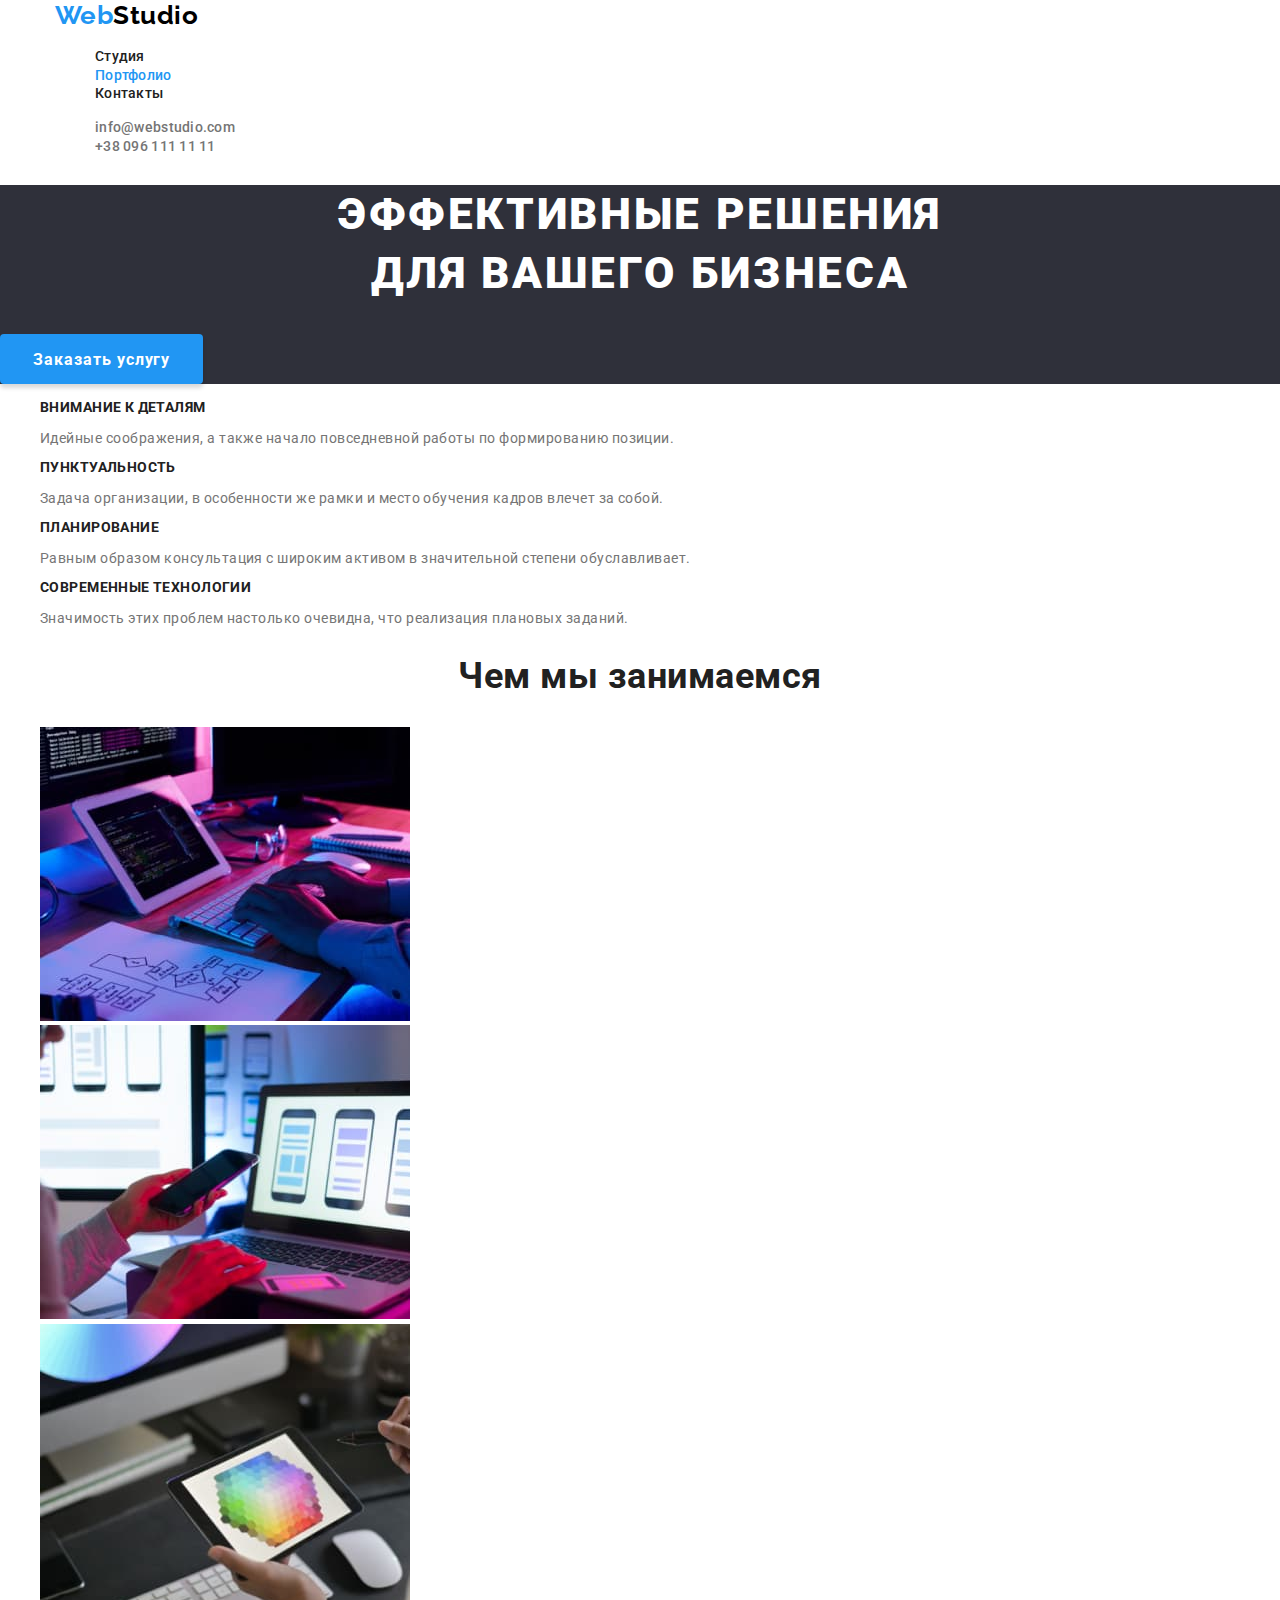
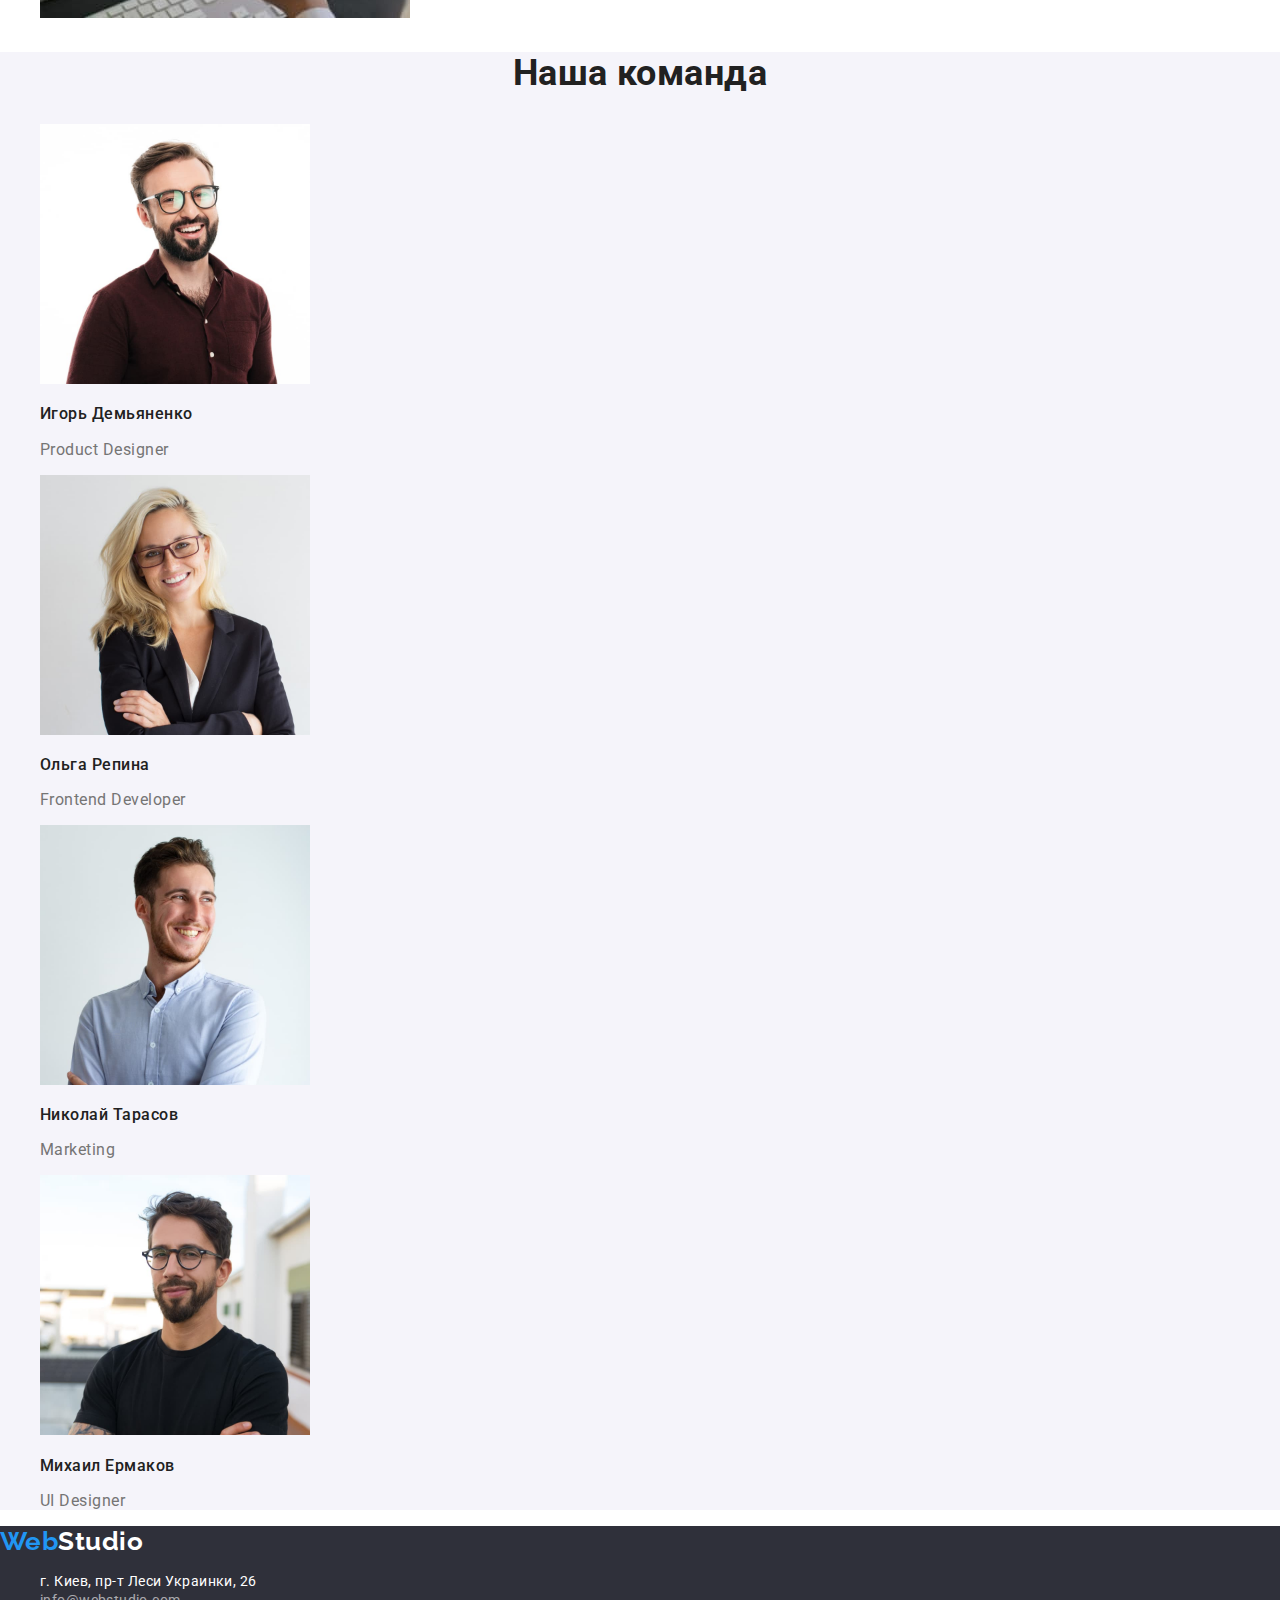
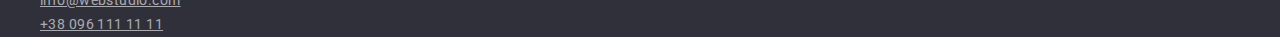
==== index.html @ 2bcdeb4b "Добавляет файлы" ====
<!DOCTYPE html>
<html lang="ru">
<head>
  <meta charset="UTF-8">
  <meta http-equiv="X-UA-Compatible" content="IE=edge">
  <meta name="viewport" content="width=device-width, initial-scale=1.0">
  <title>Студия</title>
  <link rel="preconnect" href="https://fonts.gstatic.com">
  <link
  href="https://fonts.googleapis.com/css2?family=Raleway:wght@700&family=Roboto:ital,wght@0,400;0,500;0,700;1,900&display=swap"
  rel="stylesheet"> 
  <link rel="stylesheet" href="https://cdnjs.cloudflare.com/ajax/libs/modern-normalize/0.2.0/modern-normalize.min.css">
  <link rel="stylesheet" href="./css/styles.css">
</head>
<body>
  <!-- шапка страницы -->
  <header>
    <!-- Секция навагиции -->
    <div class="container">
      <nav>
        <a href="./index.html" class="weblogo-link">
          <span class="web-logo">Web</span>Studio
        </a>
        <ul class="site-nav list">
          <li><a href="./index.html" class="link">Студия</a></li>
          <li><a href="" class="link active">Портфолио</a></li>
          <li><a href="" class="link">Контакты</a></li>
        </ul>
      </nav>
      <!-- Секция контакной информации-->
      <ul class="contact-information list">
        <li>
          <a href="mailto:info@webstudio.com" class="link">info@webstudio.com </a>
        </li>
        <li>
          <a href="tel:+380961111111" class="link">+38 096 111 11 11</a>
        </li>
      </ul>
    </div>
  </header>

   <!-- Главная часть -->
  <main>
    <!-- Герой -->
    <div>
      <section class="hero">
          <h1>Эффективные решения <br /> для вашего бизнеса</h1>
          <button class="button-hero" type="button" value="заказ услуг" >
          Заказать услугу
          </button>
      </section>
    </div>  
      <!--Приимущества  advantages -->
      <section class="section">
        <h2 class="visually-hidden">Наши сильные стороны:</h2>
        <ul class="advantages list">
          <li>
            <h3 class="title"> Внимание к деталям</h3>
            <p class="paragraph">Идейные соображения, а также начало повседневной работы по формированию позиции.</p>
          </li>
          <li>
            <h3 class="title">Пунктуальность</h3>
            <p class="paragraph">Задача организации, в особенности же рамки и место обучения кадров влечет за собой.</p>
          </li>
          <li>
            <h3 class="title">Планирование</h3>
            <p class="paragraph">Равным образом консультация с широким активом в значительной степени обуславливает.</p>
          </li>
          <li>
            <h3 class="title">Современные технологии</h3>
            <p class="paragraph">Значимость этих проблем настолько очевидна, что реализация плановых заданий.</p>
          </li>
          
        </ul>
      </section>
      <!-- Чем мы занимаемся -->
      <section class="work section">
        <h2 class="section-title">Чем мы занимаемся</h2>
        <ul class="about-work list">
          <li>
            <img src="./images/box1.jpg" alt="Лист бумаги с алгоритмом, руки печатают за клавыиатурой, планшет  и мнитор с кодом" width="370">
          </li>
          <li>
            <img src="./images/box2.jpg" alt="Телефон в руке перед монитором ноутбука" width="370">
          </li>
          <li>
            <img src="./images/box3.jpg" alt="Планшет в руках за рабочим столом" width="370">
          </li>
        </ul>
      </section>
    <!-- Наша команда -->
    <section class="team section">
      <h2 class="section-title">Наша команда</h2>
      <ul class="about-team list">
        <li>
          <img src="./images/img1.jpg" alt="мужчина в очках" width="270">
          <h3 class="team-name">Игорь Демьяненко</h3>
          <p class="paragraph">Product Designer</p>
        </li>
        <li>
          <img src="./images/img2.jpg" alt="женщина в очках" width="270">
          <h3 class="team-name">Ольга Репина</h3>
          <p class="paragraph">Frontend Developer</p>
        </li>
        <li>
          <img src="./images/img3.jpg" alt="мужчина улыбается" width="270">
          <h3 class="team-name">Николай Тарасов</h3>
          <p class="paragraph">Marketing</p>
        </li>
        <li>
          <img src="./images/img4.jpg" alt="мужчина в очках" width="270">
          <h3 class="team-name">Михаил Ермаков</h3>
          <p class="paragraph">UI Designer</p>
        </li>
      </ul>
    </section> 
    
    
  </main>
  <!-- Футер --> 
  <footer class="footer">
    <a href="./index.html" class="weblogo-link white">
      <span class="web-logo">Web</span>Studio
    </a>
    <address>
      <ul class="contact-information list">
        <li class="address">
          г. Киев, пр-т Леси Украинки, 26
        </li>
        <li><a href="mailto:info@webstudio.com" class="footer-link">info@webstudio.com </a>
        </li>
        <li><a href="tel:+380961111111" class="footer-link">+38 096 111 11 11</a>
        </li>
      </ul>
    </address>
  
  </footer>

</body>
</html>
---- css/styles.css ----
:root {
  --main-text-color: #212121;
  --secondary-text-color: #757575;
  --acent-color: #2196f3;
  --primary-bg-color: #ffffff;
  --primary-button-color: #f5f4fa;
  --secondary-bg-color: #2f303a;
}

body {
  font-family: 'Roboto', sans-serif;
  letter-spacing: 0.03em;
  background-color: var(--primary-bg-color);
  color: var(--main-text-color);
}
.list {
  list-style: none;
}
/*цвет основного текста #212121; */

/* вторичный цвет теста #757575; */

/* цвет текста футера rgba(255, 255, 255, 0.6); */

/* цвет лого studio #000000; */

/* белый цвет #FFFFFF; */

/* акцент #2196F3; */

/* цвет основного фона #ffffff; */

/* вторичный цвет фона #2F303A; */

/* цвет хедера #FFFFFF; */

/* WebStudio логотип */
/* цвет кнопок #F5F4FA */

.container {
  margin-right: auto;
  margin-left: auto;
  width: 1200px;
  padding: 0 15px;

}

.weblogo-link {
  text-decoration: none;
  font-family: 'Raleway', sans-serif;
  font-weight: 700;
  font-size: 26px;
  line-height: 1.2;
  color: #000000;
}
.weblogo-link.white {
  font-family: 'Raleway', sans-serif;
  font-weight: 700;
  font-size: 26px;
  line-height: 1.2;
  color: var(--primary-bg-color);
}

.web-logo {
  color: var(--acent-color);
}

/* site-nav */
.link {
  text-decoration: none;
  color: var(--main-text-color);
}
.site-nav .link {
  font-weight: 500;
  font-size: 14px;
  line-height: 1.14;
  letter-spacing: 0.02em;
}
/* псевдокласс */
.site-nav .active {
  color: var(--acent-color);
}
.site-nav .link:hover,
.site-nav .link:focus {
  color: var(--acent-color);
}
.contact-information .link {
  text-decoration: none;
  font-weight: 500;
  font-size: 14px;
  line-height: 1.14;
  letter-spacing: 0.02em;
  color: #757575;
}

.contact-information a:hover,
.contact-information a:focus {
  color: var(--acent-color);
}
/* Hero */
.hero {
   background-color: var(--secondary-bg-color);
}
.hero h1 {
  font-weight: 900;
  font-size: 44px;
  line-height: 1.36;
  text-align: center;
  letter-spacing: 0.06em;
  text-transform: uppercase;
  color: #ffffff;
}

/* section */
/* advantages */

.advantages .title {
  font-weight: bold;
  font-size: 14px;
  line-height: 1.14;
  letter-spacing: 0.03em;
  text-transform: uppercase;
}

.advantages .paragraph {
  font-size: 14px;
  line-height: 1,71;
  color: var(--secondary-text-color);
}
/* about-work */
.work .section-title {
  font-weight: 700;
  font-size: 36px;
  line-height: 1,17;
  text-align: center;
}

/* about-team */
.team {
background-color: var(--primary-button-color);
}

.team .section-title {
  font-weight: 700;
  font-size: 36px;
  line-height: 1.17;
  text-align: center;
}
.team .team-name {
  font-weight: 500;
  font-size: 16px;
  line-height: 1.19;
}

.about-team .paragraph {
  font-size: 16px;
  line-height: 1.19;
  color: var(--secondary-text-color);
}
/*Portfolio work-examples */

.work-examples .paragraph {
  font-size: 16px;
  line-height: 1,88;
  color: var(--secondary-text-color);
}
.work-examples a {
  text-decoration: none;
}
.work-examples .title {
  font-weight: 700;
  font-size: 18px;
  line-height: 2;
  letter-spacing: 0.06em;
  color: var(--main-text-color);
}

/* footer  */
.footer {
  background-color: var(--secondary-bg-color);
}
.footer .address {
  font-style: normal;
  font-size: 14px;
  color: var(--primary-bg-color);
}
.contact-information .footer-link {
  font-style: normal;
  font-weight: normal;
  font-size: 14px;
  line-height: 1.71;
  letter-spacing: 0.03em;
  color: rgba(255, 255, 255, 0.6);
}

/* button */
.button {
  font-weight: 500;
  font-size: 16px;
  line-height: 1.6;
  text-align: center;
  cursor: pointer;
  border-radius: 4px;
  padding: 6px 22px;
  min-width: 73px;
  border: 1px solid transparent;
  color: var(--main-text-color);
  background-color: var(--primary-button-color);
}
.button.active {
  color: var(--primary-bg-color);
  background-color: var(--acent-color);
}

.button:hover,
.button:focus {
  font-family: inherit;
  background-color: var(--acent-color);
  color: var(--primary-bg-color);
}

.button-hero {
  font-family: inherit;
  font-weight: 700;
  font-size: 16px;
  line-height: 1.88;
  letter-spacing: 0.06em;
  cursor: pointer;
  border-radius: 4px;
  padding: 10px 32px;
  min-width: 200px;
  height: 50px;
  border: 1px solid transparent;
  box-shadow: 0px 4px 4px rgba(0, 0, 0, 0.15);
  color: var(--primary-bg-color);
  background-color: var(--acent-color);
}
.button-hero:hover {
  color: var(--primary-bg-color);
  background-color: #188ce8;
}

/* visually hidden */

.visually-hidden {
  position: absolute !important;
  clip: rect(1px 1px 1px 1px);
  clip: rect(1px, 1px, 1px,1px);
  padding: 0 !important;
  border: 0 !important;
  height: 1px !important;
  width: 1px !important;
  overflow: hidden;
}
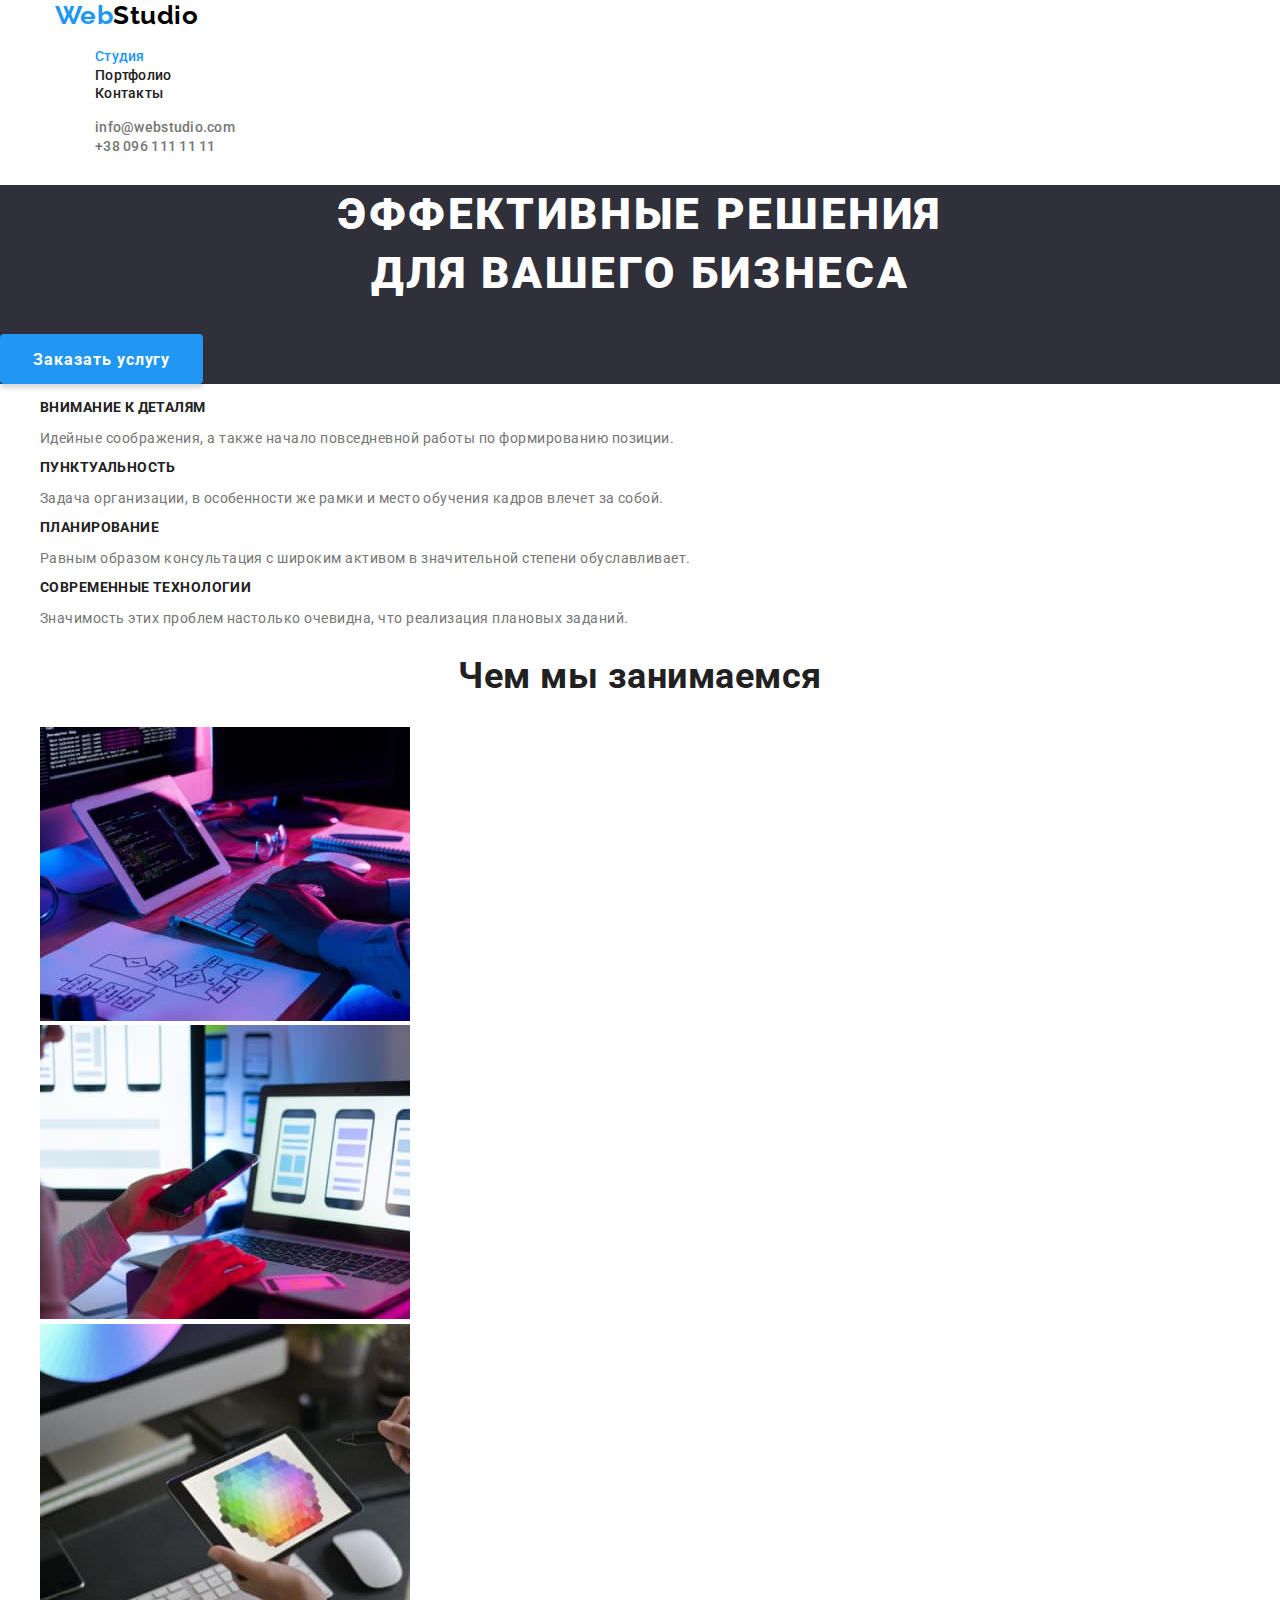
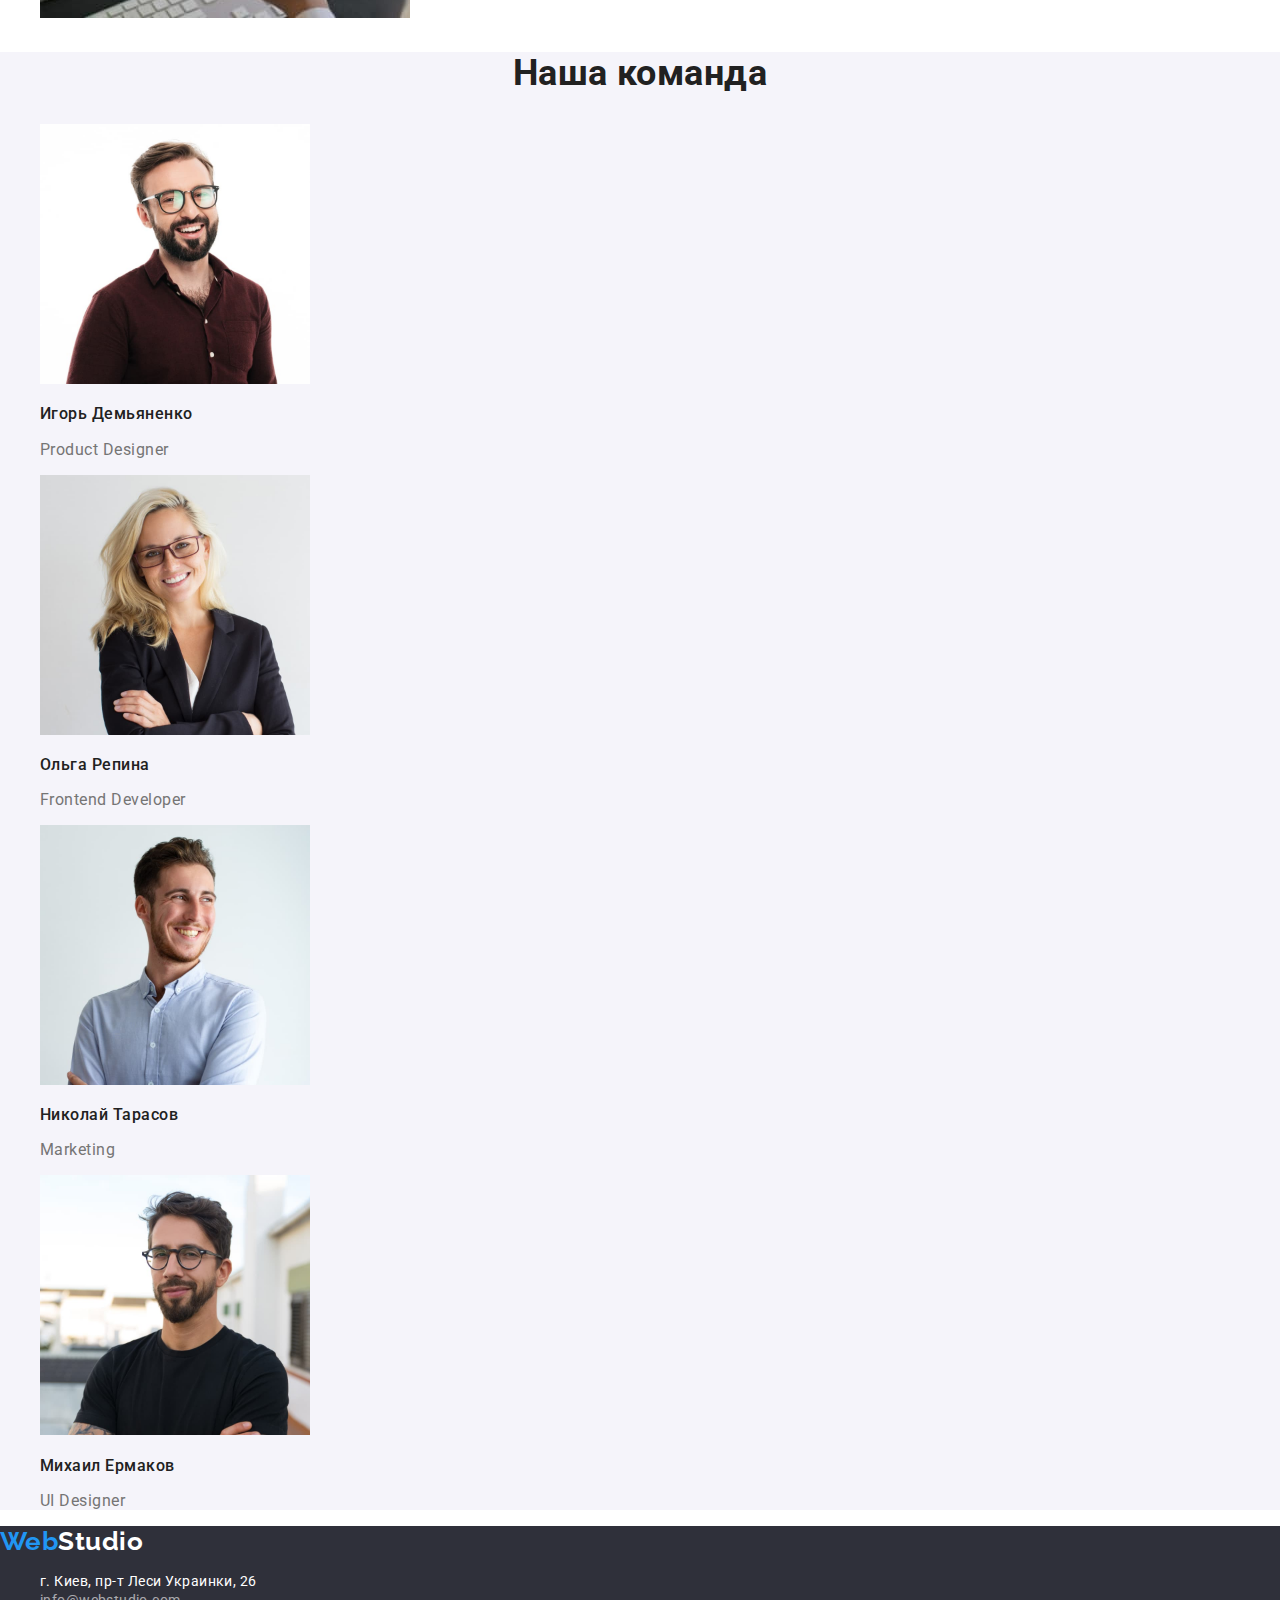
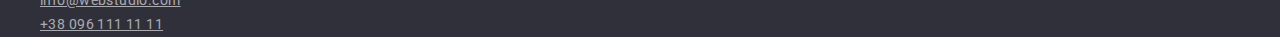
==== commit 9212addf: "Переназначает кнопки навагации" ====
--- a/index.html
+++ b/index.html
@@ -22,8 +22,8 @@
           <span class="web-logo">Web</span>Studio
         </a>
         <ul class="site-nav list">
-          <li><a href="./index.html" class="link">Студия</a></li>
-          <li><a href="" class="link active">Портфолио</a></li>
+          <li><a href="./index.html" class="link active">Студия</a></li>
+          <li><a href="./portfolio.html" class="link">Портфолио</a></li>
           <li><a href="" class="link">Контакты</a></li>
         </ul>
       </nav>
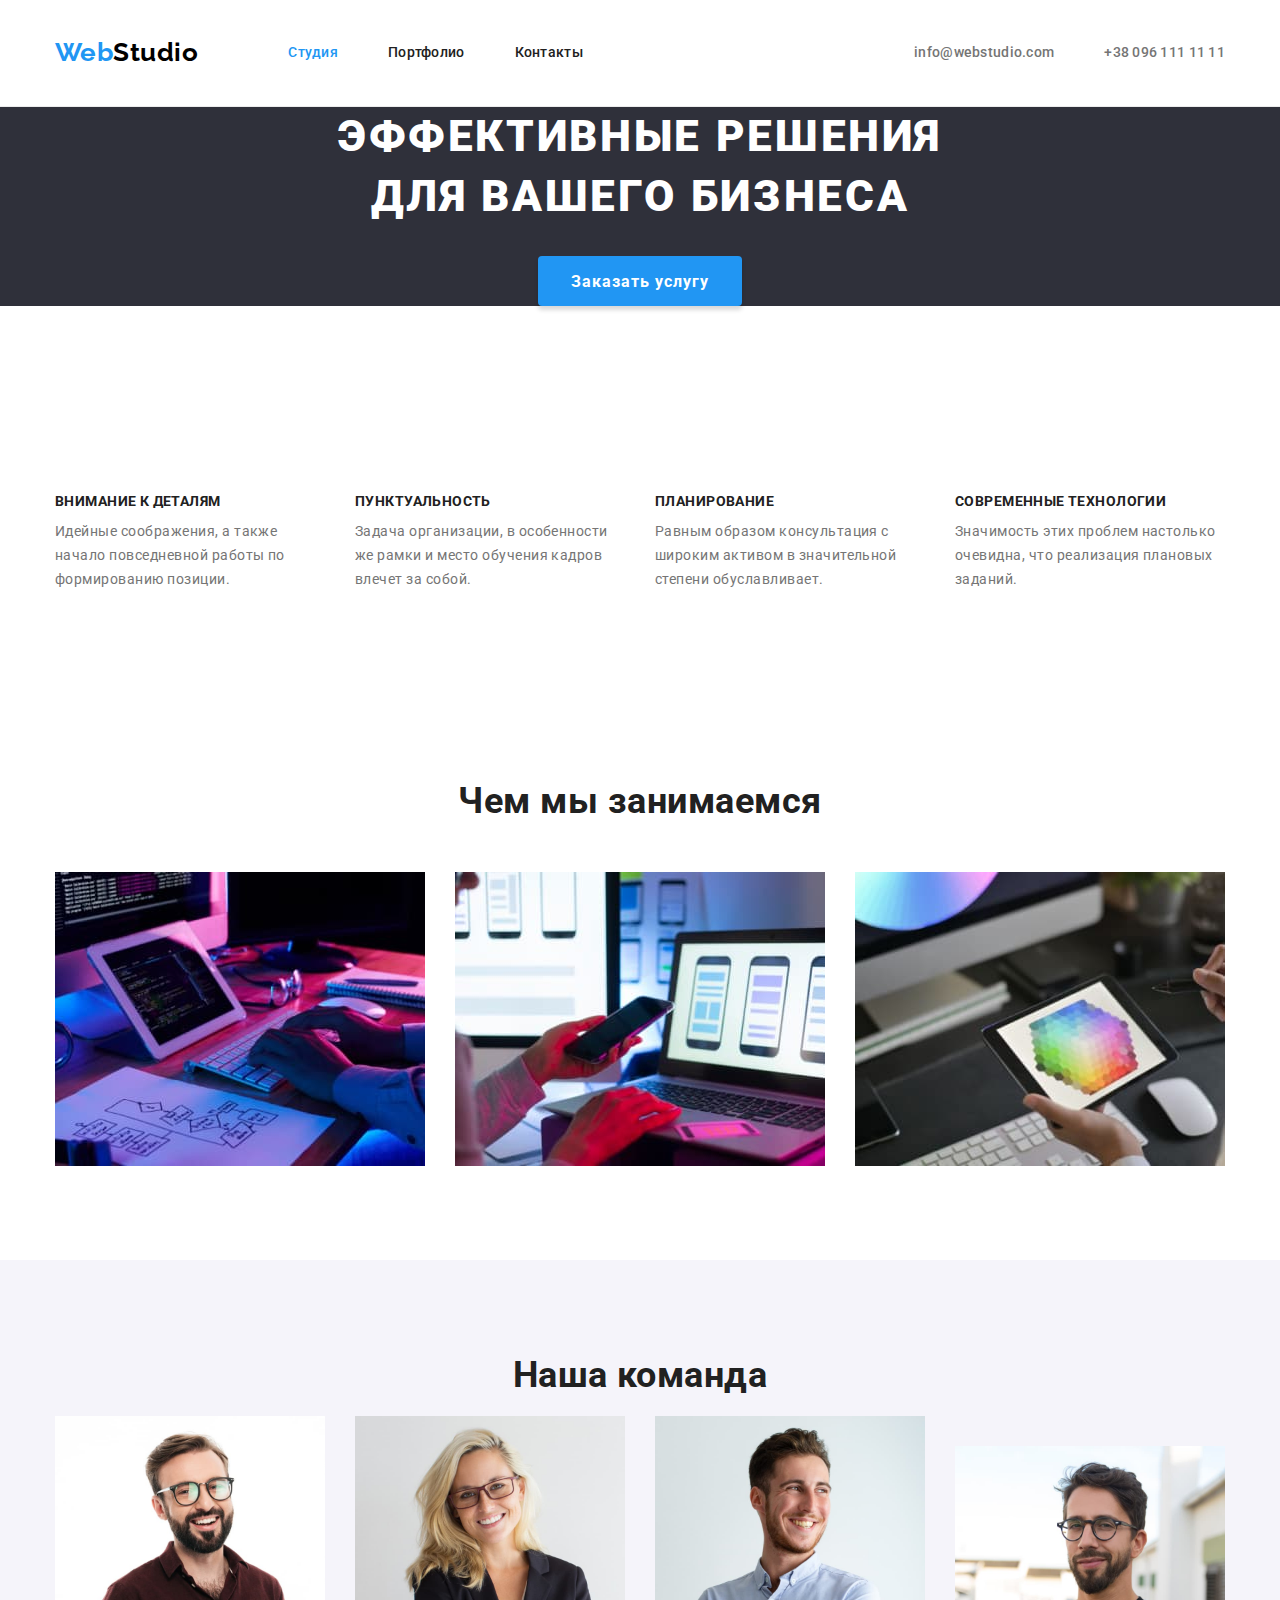
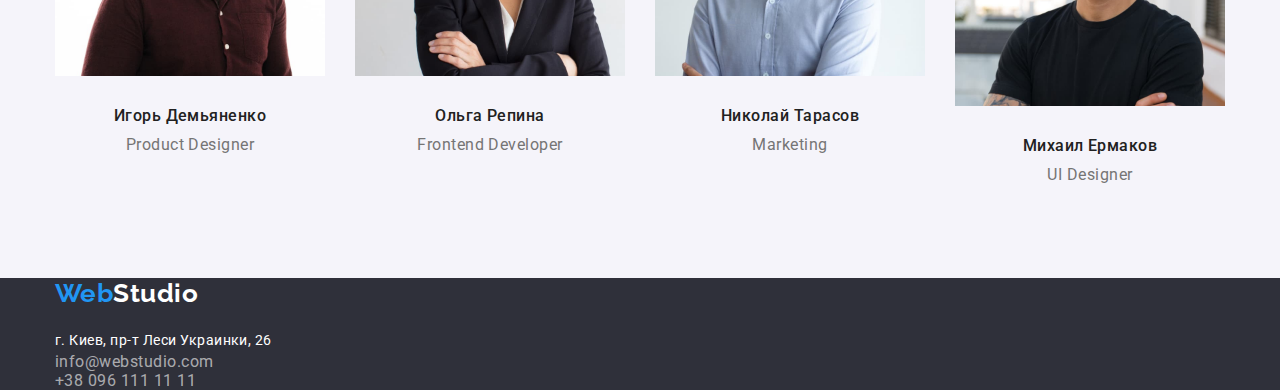
==== commit c125d7f5: "Завершает позиционирование" ====
--- a/index.html
+++ b/index.html
@@ -14,25 +14,25 @@
 </head>
 <body>
   <!-- шапка страницы -->
-  <header>
+  <header class="header">
     <!-- Секция навагиции -->
-    <div class="container">
-      <nav>
+    <div class="container main-nav">
+      <nav class="site-nav-all">
         <a href="./index.html" class="weblogo-link">
           <span class="web-logo">Web</span>Studio
         </a>
         <ul class="site-nav list">
-          <li><a href="./index.html" class="link active">Студия</a></li>
-          <li><a href="./portfolio.html" class="link">Портфолио</a></li>
-          <li><a href="" class="link">Контакты</a></li>
+          <li class="item"><a href="./index.html" class="link active">Студия</a></li>
+          <li class="item"><a href="./portfolio.html" class="link">Портфолио</a></li>
+          <li class="item"><a href="" class="link">Контакты</a></li>
         </ul>
       </nav>
       <!-- Секция контакной информации-->
       <ul class="contact-information list">
-        <li>
+        <li class="item">
           <a href="mailto:info@webstudio.com" class="link">info@webstudio.com </a>
         </li>
-        <li>
+        <li class="item">
           <a href="tel:+380961111111" class="link">+38 096 111 11 11</a>
         </li>
       </ul>
@@ -44,7 +44,7 @@
     <!-- Герой -->
     <div>
       <section class="hero">
-          <h1>Эффективные решения <br /> для вашего бизнеса</h1>
+          <h1 class="hero-title">Эффективные решения  для вашего бизнеса</h1>
           <button class="button-hero" type="button" value="заказ услуг" >
           Заказать услугу
           </button>
@@ -52,87 +52,106 @@
     </div>  
       <!--Приимущества  advantages -->
       <section class="section">
-        <h2 class="visually-hidden">Наши сильные стороны:</h2>
-        <ul class="advantages list">
-          <li>
-            <h3 class="title"> Внимание к деталям</h3>
-            <p class="paragraph">Идейные соображения, а также начало повседневной работы по формированию позиции.</p>
-          </li>
-          <li>
-            <h3 class="title">Пунктуальность</h3>
-            <p class="paragraph">Задача организации, в особенности же рамки и место обучения кадров влечет за собой.</p>
-          </li>
-          <li>
-            <h3 class="title">Планирование</h3>
-            <p class="paragraph">Равным образом консультация с широким активом в значительной степени обуславливает.</p>
-          </li>
-          <li>
-            <h3 class="title">Современные технологии</h3>
-            <p class="paragraph">Значимость этих проблем настолько очевидна, что реализация плановых заданий.</p>
-          </li>
+        <div class="container advantages-container">
+          <h2 class="visually-hidden">Наши сильные стороны:</h2>
+          <ul class="advantages list">
+            <li class="item">
+              <h3 class="title"> Внимание к деталям</h3>
+              <p>Идейные соображения, а также начало повседневной работы по формированию позиции.</p>
+            </li>
+            <li class="item">
+              <h3 class="title">Пунктуальность</h3>
+              <p>Задача организации, в особенности же рамки и место обучения кадров влечет за собой.</p>
+            </li>
+            <li class="item">
+              <h3 class="title">Планирование</h3>
+              <p>Равным образом консультация с широким активом в значительной степени обуславливает.</p>
+            </li>
+            <li class="item">
+              <h3 class="title">Современные технологии</h3>
+              <p>Значимость этих проблем настолько очевидна, что реализация плановых заданий.</p>
+            </li>
+            
           
-        </ul>
+          </ul>
+        </div>
       </section>
       <!-- Чем мы занимаемся -->
       <section class="work section">
-        <h2 class="section-title">Чем мы занимаемся</h2>
-        <ul class="about-work list">
-          <li>
-            <img src="./images/box1.jpg" alt="Лист бумаги с алгоритмом, руки печатают за клавыиатурой, планшет  и мнитор с кодом" width="370">
-          </li>
-          <li>
-            <img src="./images/box2.jpg" alt="Телефон в руке перед монитором ноутбука" width="370">
-          </li>
-          <li>
-            <img src="./images/box3.jpg" alt="Планшет в руках за рабочим столом" width="370">
-          </li>
-        </ul>
+        <div class="container">
+          <h2 class="section-title">Чем мы занимаемся</h2>
+          <ul class="about-work list">
+            <li class="work-item">
+              <img class="work-img" src="./images/box1.jpg"
+                alt="Лист бумаги с алгоритмом, руки печатают за клавыиатурой, планшет  и мнитор с кодом" width="370">
+            </li>
+            <li class="work-item">
+              <img class="work-img" src="./images/box2.jpg" alt="Телефон в руке перед монитором ноутбука" width="370">
+            </li>
+            <li class="work-item">
+              <img class="work-img" src="./images/box3.jpg" alt="Планшет в руках за рабочим столом" width="370">
+            </li>
+
+          </ul>
+        </div>
       </section>
     <!-- Наша команда -->
     <section class="team section">
-      <h2 class="section-title">Наша команда</h2>
-      <ul class="about-team list">
-        <li>
-          <img src="./images/img1.jpg" alt="мужчина в очках" width="270">
-          <h3 class="team-name">Игорь Демьяненко</h3>
-          <p class="paragraph">Product Designer</p>
-        </li>
-        <li>
-          <img src="./images/img2.jpg" alt="женщина в очках" width="270">
-          <h3 class="team-name">Ольга Репина</h3>
-          <p class="paragraph">Frontend Developer</p>
-        </li>
-        <li>
-          <img src="./images/img3.jpg" alt="мужчина улыбается" width="270">
-          <h3 class="team-name">Николай Тарасов</h3>
-          <p class="paragraph">Marketing</p>
-        </li>
-        <li>
-          <img src="./images/img4.jpg" alt="мужчина в очках" width="270">
-          <h3 class="team-name">Михаил Ермаков</h3>
-          <p class="paragraph">UI Designer</p>
-        </li>
-      </ul>
+      <div class="container">
+        <h2 class="section-title">Наша команда</h2>
+        <ul class="grid about-team list">
+          <li class="grid-item item">
+            <img src="./images/img1.jpg" alt="мужчина в очках" width="270">
+            <div class="content">
+              <h3 class="team-name">Игорь Демьяненко</h3>
+              <p class="paragraph">Product Designer</p>
+            </div>           
+          </li>
+          <li class="grid-item item">
+            <img src="./images/img2.jpg" alt="женщина в очках" width="270">
+            <div class="content">
+              <h3 class="team-name">Ольга Репина</h3>
+              <p class="paragraph">Frontend Developer</p>
+            </div>
+          </li>
+          <li class="grid-item item">
+            <img src="./images/img3.jpg" alt="мужчина улыбается" width="270">
+            <div class="content">
+              <h3 class="team-name">Николай Тарасов</h3>
+              <p class="paragraph">Marketing</p>
+            </div>
+          </li>
+          <li class="grid-item item">
+            <img src="./images/img4.jpg" alt="мужчина в очках" width="270">
+            <div class="content">
+              <h3 class="team-name">Михаил Ермаков</h3>
+              <p class="paragraph">UI Designer</p>
+            </div>
+          </li>
+        </ul>
+      </div>
     </section> 
     
     
   </main>
   <!-- Футер --> 
   <footer class="footer">
-    <a href="./index.html" class="weblogo-link white">
-      <span class="web-logo">Web</span>Studio
-    </a>
-    <address>
-      <ul class="contact-information list">
-        <li class="address">
-          г. Киев, пр-т Леси Украинки, 26
-        </li>
-        <li><a href="mailto:info@webstudio.com" class="footer-link">info@webstudio.com </a>
-        </li>
-        <li><a href="tel:+380961111111" class="footer-link">+38 096 111 11 11</a>
-        </li>
-      </ul>
-    </address>
+    <div class="container">
+      <a href="./index.html" class="weblogo-link white">
+        <span class="web-logo">Web</span>Studio
+      </a>
+      <address>
+        <ul class="footer-contact-information list">
+          <li class="address">
+            г. Киев, пр-т Леси Украинки, 26
+          </li>
+          <li><a href="mailto:info@webstudio.com" class="link">info@webstudio.com </a>
+          </li>
+          <li><a href="tel:+380961111111" class="link">+38 096 111 11 11</a>
+          </li>
+        </ul>
+      </address>
+    </div>
   
   </footer>
 
--- a/css/styles.css
+++ b/css/styles.css
@@ -5,6 +5,7 @@
   --primary-bg-color: #ffffff;
   --primary-button-color: #f5f4fa;
   --secondary-bg-color: #2f303a;
+  --grid-item: 1;
 }
 
 body {
@@ -15,7 +16,14 @@
 }
 .list {
   list-style: none;
-}
+  margin: 0;
+  padding-left: 0;
+}
+.link {
+  text-decoration: none;
+  color: var(--main-text-color);
+}
+
 /*цвет основного текста #212121; */
 
 /* вторичный цвет теста #757575; */
@@ -36,16 +44,58 @@
 
 /* WebStudio логотип */
 /* цвет кнопок #F5F4FA */
+h1,
+h2,
+h3,
+h4,
+h5,
+h6,
+p {
+  margin-top: 0;
+}
 
 .container {
   margin-right: auto;
   margin-left: auto;
   width: 1200px;
   padding: 0 15px;
-
+  /* background-color: rgb(250, 249, 173); */
+}
+
+img {
+  display: block;
+  max-width: 100%;
+  height: auto;
+}
+
+/* ===GRID=== */
+.grid {
+  display: flex;
+  flex-wrap: wrap;
+  margin-right: -30px;
+  margin-top: -30px;
+}
+.grid-item {
+  flex-basis: calc((100% - 30px * var(--grid-item)) / var(--grid-item));
+  margin-right: 30px;
+  margin-top: 30px;
+}
+.section {
+  padding-top: 94px;
+  padding-bottom: 94px;
+}
+
+/* Header */
+.header {
+  padding-top: 25px;
+  padding-bottom: 25px;
+  border-bottom: 1px solid #ececec;
 }
 
 .weblogo-link {
+  display: block;
+  margin-right: 90px;
+
   text-decoration: none;
   font-family: 'Raleway', sans-serif;
   font-weight: 700;
@@ -54,6 +104,7 @@
   color: #000000;
 }
 .weblogo-link.white {
+  padding-bottom: 20px;
   font-family: 'Raleway', sans-serif;
   font-weight: 700;
   font-size: 26px;
@@ -66,11 +117,22 @@
 }
 
 /* site-nav */
-.link {
-  text-decoration: none;
-  color: var(--main-text-color);
+
+/* .site-nav .item + .item {
+  margin-left: 50px;
+} */
+.site-nav .item:not(:last-child) {
+  margin-right: 50px;
+}
+
+.site-nav {
+  display: inline-flex;
 }
 .site-nav .link {
+  display: block;
+  padding-top: 20px;
+  padding-bottom: 20px;
+
   font-weight: 500;
   font-size: 14px;
   line-height: 1.14;
@@ -84,8 +146,18 @@
 .site-nav .link:focus {
   color: var(--acent-color);
 }
+.contact-information {
+  display: inline-flex;
+  margin-left: auto;
+}
+.contact-information .item + .item {
+  margin-left: 50px;
+}
 .contact-information .link {
-  text-decoration: none;
+  display: block;
+  padding-top: 20px;
+  padding-bottom: 20px;
+
   font-weight: 500;
   font-size: 14px;
   line-height: 1.14;
@@ -97,15 +169,28 @@
 .contact-information a:focus {
   color: var(--acent-color);
 }
+.site-nav-all {
+  display: flex;
+  align-items: center;
+}
+
+.main-nav {
+  display: flex;
+  align-items: center;
+}
 /* Hero */
 .hero {
-   background-color: var(--secondary-bg-color);
-}
-.hero h1 {
+  background-color: var(--secondary-bg-color);
+  text-align: center;
+}
+.hero-title {
+  margin-top: 0;
+  max-width: 700px;
+  margin-right: auto;
+  margin-left: auto;
   font-weight: 900;
   font-size: 44px;
   line-height: 1.36;
-  text-align: center;
   letter-spacing: 0.06em;
   text-transform: uppercase;
   color: #ffffff;
@@ -113,8 +198,37 @@
 
 /* section */
 /* advantages */
-
+.advantages-container {
+  padding-top: 94px;
+}
+
+.advantages {
+  display: flex;
+  flex-wrap: wrap;
+}
+.advantages .item {
+  width: calc((100% - 90px) / 4);
+  margin-right: 30px;
+  margin-bottom: 30px;
+}
+.advantages .item:nth-child(4n) {
+  margin-right: 0;
+}
+/* Альтернативные решения */
+
+/* .advantages .item:not(:nth-child(4n)) {
+  margin-right: 30px;
+} */
+/* .advantages .item:not(:nth-last-child(-n + 4)) {
+  margin-bottom: 30px;
+} */
+
+.advantages .item:nth-last-child(-n + 4) {
+  margin-bottom: 0px;
+}
 .advantages .title {
+  margin-top: 0;
+  margin-bottom: 10px;
   font-weight: bold;
   font-size: 14px;
   line-height: 1.14;
@@ -122,52 +236,116 @@
   text-transform: uppercase;
 }
 
-.advantages .paragraph {
+.advantages p {
+  margin-top: 0;
+  margin-bottom: 0;
   font-size: 14px;
-  line-height: 1,71;
+  line-height: 1.71;
   color: var(--secondary-text-color);
 }
 /* about-work */
-.work .section-title {
-  font-weight: 700;
-  font-size: 36px;
-  line-height: 1,17;
-  text-align: center;
-}
-
-/* about-team */
-.team {
-background-color: var(--primary-button-color);
-}
-
-.team .section-title {
+.section-title {
   font-weight: 700;
   font-size: 36px;
   line-height: 1.17;
   text-align: center;
+
+  margin-top: 0;
+  margin-bottom: 50px;
+}
+.about-work {
+  display: flex;
+  flex-wrap: wrap;
+}
+.work-img {
+  display: block;
+}
+.work-item {
+  margin-right: 30px;
+  margin-bottom: 30px;
+}
+.work-item:nth-child(3n) {
+  margin-right: 0;
+}
+.work-item:nth-last-child(-n + 3) {
+  margin-bottom: 0;
+}
+
+/* about-team */
+
+.about-team .content {
+  padding-top: 30px;
+}
+
+.team {
+  background-color: var(--primary-button-color);
+  text-align: center;
+}
+
+.team .section-title {
+  font-weight: 700;
+  font-size: 36px;
+  line-height: 1.17;
+  /* text-align: center; */
 }
 .team .team-name {
   font-weight: 500;
   font-size: 16px;
   line-height: 1.19;
+  margin: 0;
 }
 
 .about-team .paragraph {
+  margin-top: 10px;
+
+  margin-bottom: 0;
   font-size: 16px;
   line-height: 1.19;
   color: var(--secondary-text-color);
 }
+.about-team .item {
+  --grid-item: 4;
+  widows: 270px;
+}
 /*Portfolio work-examples */
-
+.work-examples .item-description {
+  border-right: 1px solid #eeeeee;
+  border-left: 1px solid #eeeeee;
+  border-bottom: 1px solid #eeeeee;
+}
+.work-examples {
+  margin-top: 34px;
+}
+
+.menu-portfolio {
+  padding-bottom: 16px;
+  display: flex;
+  padding-top: 94px;
+  justify-content: center;
+}
+.menu-portfolio li:not(:last-child) {
+  margin-right: 8px;
+}
+
+.work-examples-item {
+  --grid-item: 3;
+}
+.grid-item:nth-child(-n + 3) {
+  margin-top: 0;
+}
 .work-examples .paragraph {
+  margin-bottom: 15px;
+  margin-left: 20px;
   font-size: 16px;
-  line-height: 1,88;
+  line-height: 1.88;
   color: var(--secondary-text-color);
 }
 .work-examples a {
   text-decoration: none;
 }
 .work-examples .title {
+  margin-left: 20px;
+  padding-top: 20px;
   font-weight: 700;
   font-size: 18px;
   line-height: 2;
@@ -176,21 +354,30 @@
 }
 
 /* footer  */
+address {
+  font-style: inherit;
+}
+.footer-container {
+  display: flex;
+  flex-direction: column;
+  padding-top: 60px;
+  padding-bottom: 60px;
+}
+
 .footer {
   background-color: var(--secondary-bg-color);
 }
 .footer .address {
-  font-style: normal;
-  font-size: 14px;
-  color: var(--primary-bg-color);
-}
-.contact-information .footer-link {
-  font-style: normal;
-  font-weight: normal;
   font-size: 14px;
   line-height: 1.71;
-  letter-spacing: 0.03em;
+  color: var(--primary-bg-color);
+}
+.footer .link {
   color: rgba(255, 255, 255, 0.6);
+}
+.footer .link:hover,
+.footer .link:focus {
+  color: var(--acent-color);
 }
 
 /* button */
@@ -214,7 +401,6 @@
 
 .button:hover,
 .button:focus {
-  font-family: inherit;
   background-color: var(--acent-color);
   color: var(--primary-bg-color);
 }
@@ -245,7 +431,7 @@
 .visually-hidden {
   position: absolute !important;
   clip: rect(1px 1px 1px 1px);
-  clip: rect(1px, 1px, 1px,1px);
+  clip: rect(1px, 1px, 1px, 1px);
   padding: 0 !important;
   border: 0 !important;
   height: 1px !important;
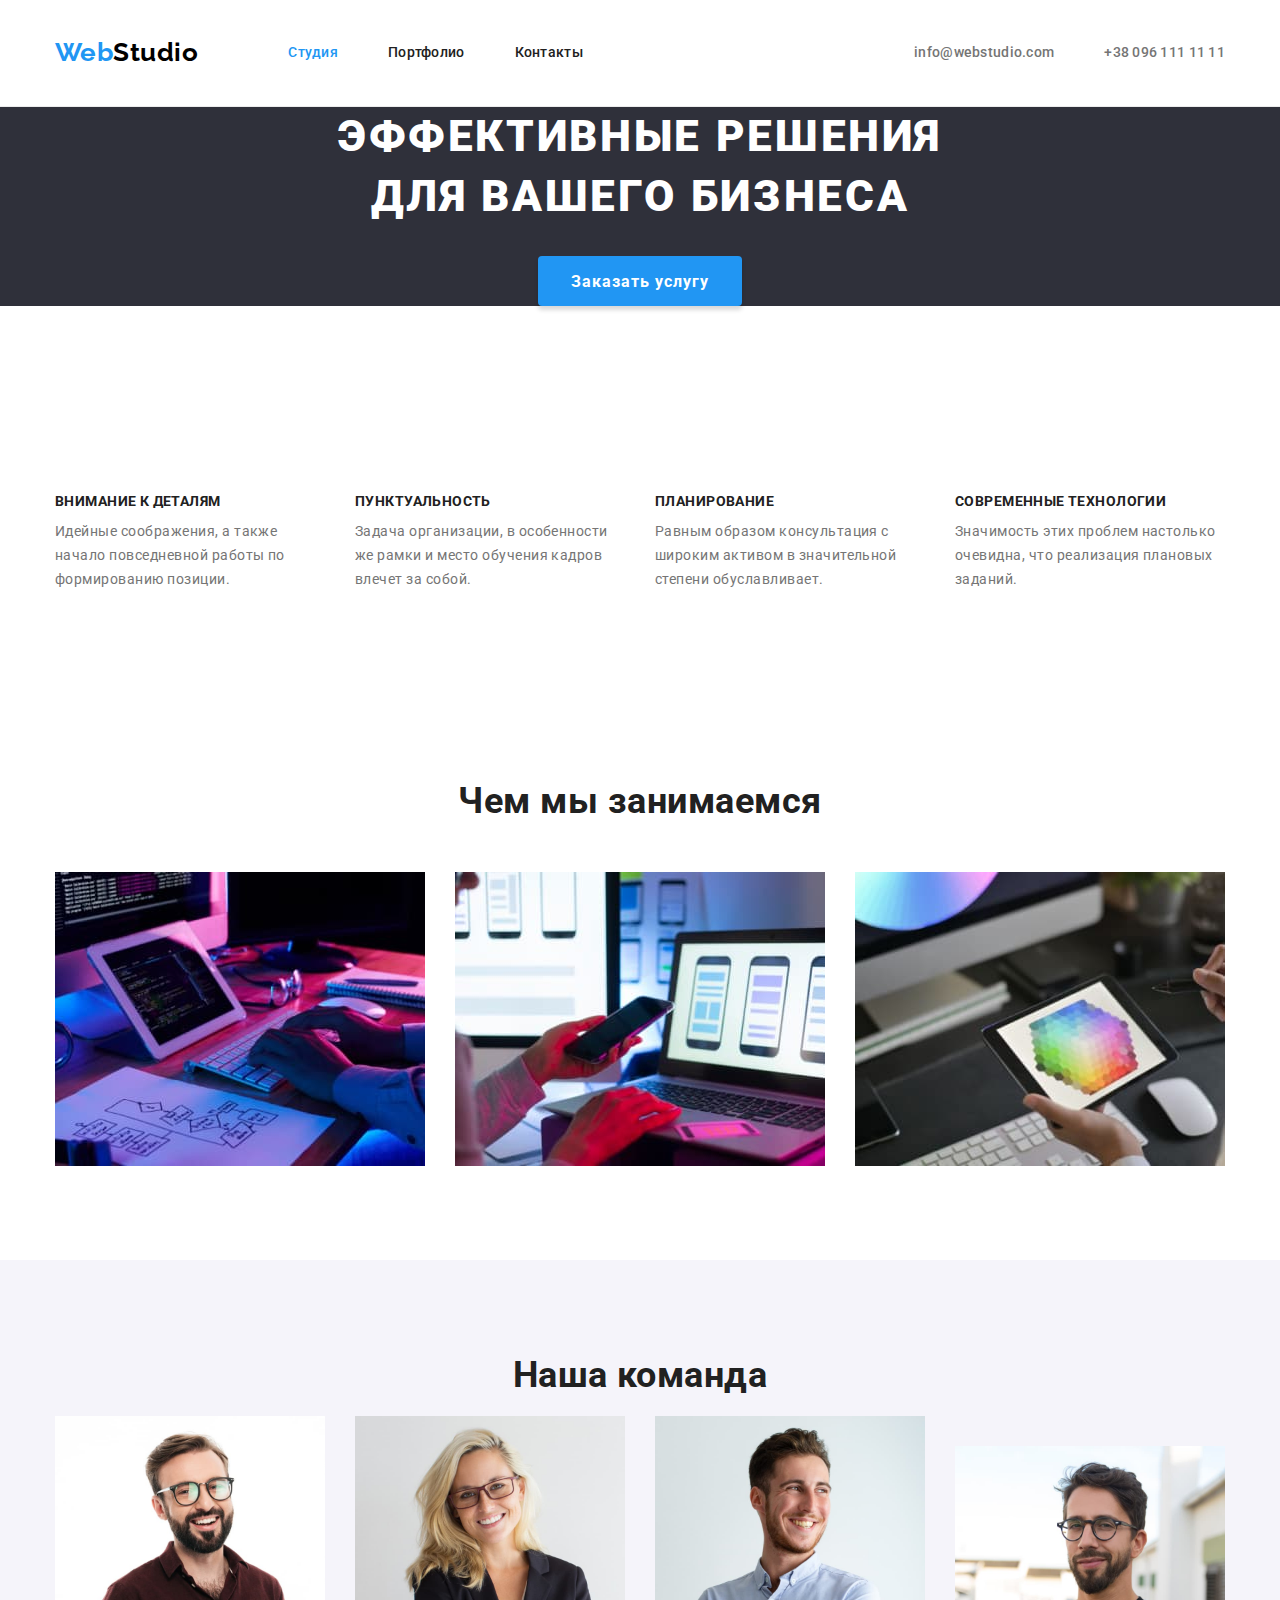
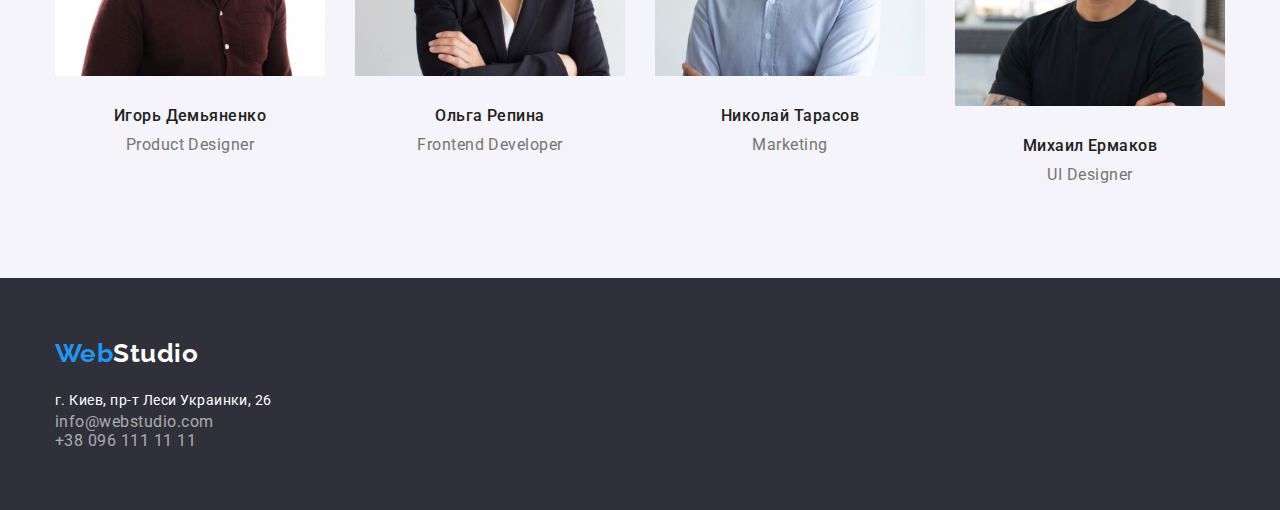
==== commit f4cddec4: "Добавляет класс футеру" ====
--- a/index.html
+++ b/index.html
@@ -136,7 +136,7 @@
   </main>
   <!-- Футер --> 
   <footer class="footer">
-    <div class="container">
+    <div class="container footer-container">
       <a href="./index.html" class="weblogo-link white">
         <span class="web-logo">Web</span>Studio
       </a>
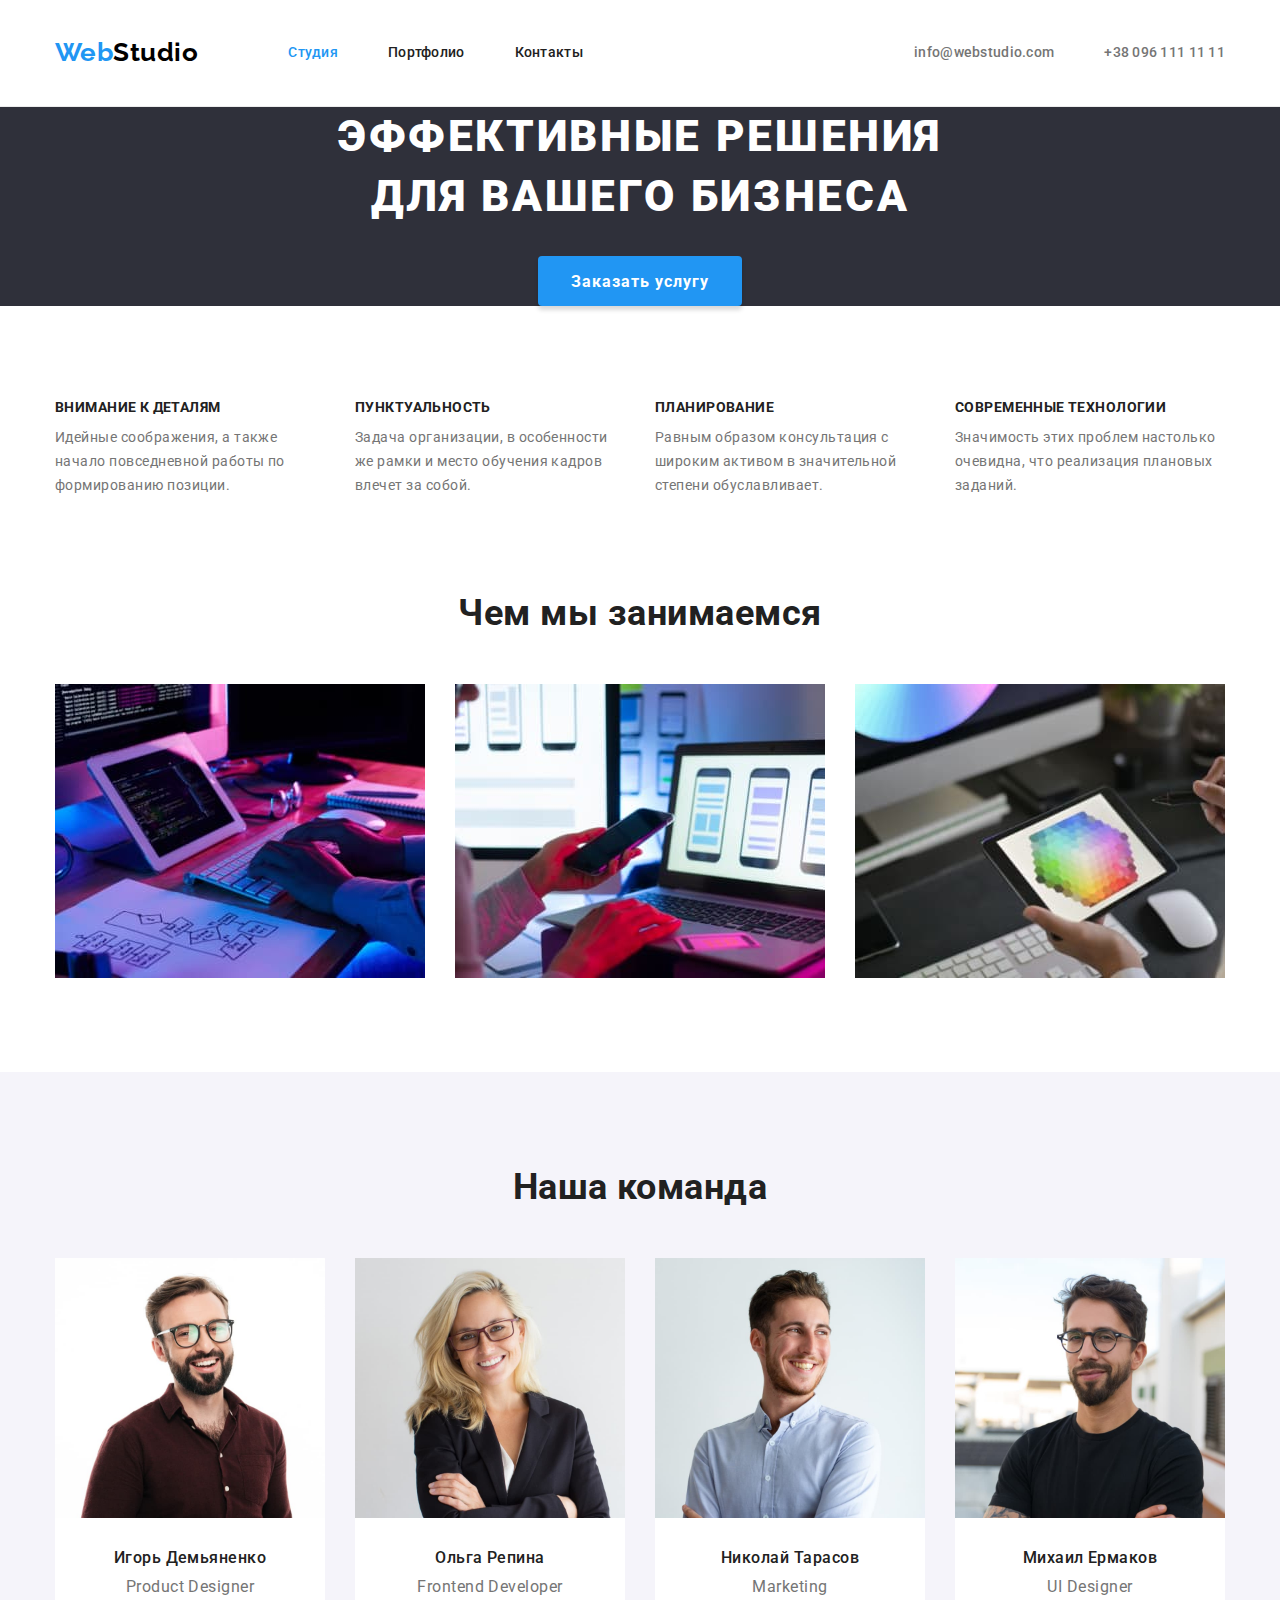
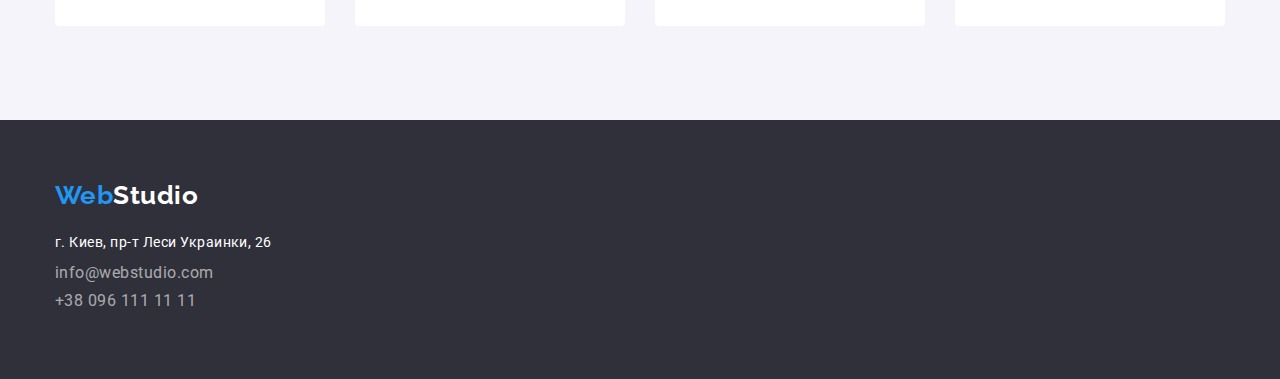
==== commit 3d9d7c1a: "Убирает отступ у секции о работе" ====
--- a/index.html
+++ b/index.html
@@ -131,8 +131,7 @@
         </ul>
       </div>
     </section> 
-    
-    
+     
   </main>
   <!-- Футер --> 
   <footer class="footer">
--- a/css/styles.css
+++ b/css/styles.css
@@ -198,9 +198,6 @@
 
 /* section */
 /* advantages */
-.advantages-container {
-  padding-top: 94px;
-}
 
 .advantages {
   display: flex;
@@ -244,6 +241,9 @@
   color: var(--secondary-text-color);
 }
 /* about-work */
+.work.section {
+  padding-top: 0;
+}
 .section-title {
   font-weight: 700;
   font-size: 36px;
@@ -275,6 +275,9 @@
 
 .about-team .content {
   padding-top: 30px;
+}
+.about-team {
+  margin-top: 50px;
 }
 
 .team {
@@ -298,14 +301,19 @@
 .about-team .paragraph {
   margin-top: 10px;
 
-  margin-bottom: 0;
+  margin-bottom: 30px;
   font-size: 16px;
   line-height: 1.19;
   color: var(--secondary-text-color);
 }
 .about-team .item {
   --grid-item: 4;
-  widows: 270px;
+  width: 270px;
+  background: #ffffff;
+  border-radius: 0px 0px 4px 4px;
+}
+.about-team .grid-item:nth-child(-n + 4) {
+  margin-top: 0;
 }
 /*Portfolio work-examples */
 .work-examples .item-description {
@@ -362,6 +370,9 @@
   flex-direction: column;
   padding-top: 60px;
   padding-bottom: 60px;
+}
+.footer-contact-information li {
+  padding-bottom: 9px;
 }
 
 .footer {
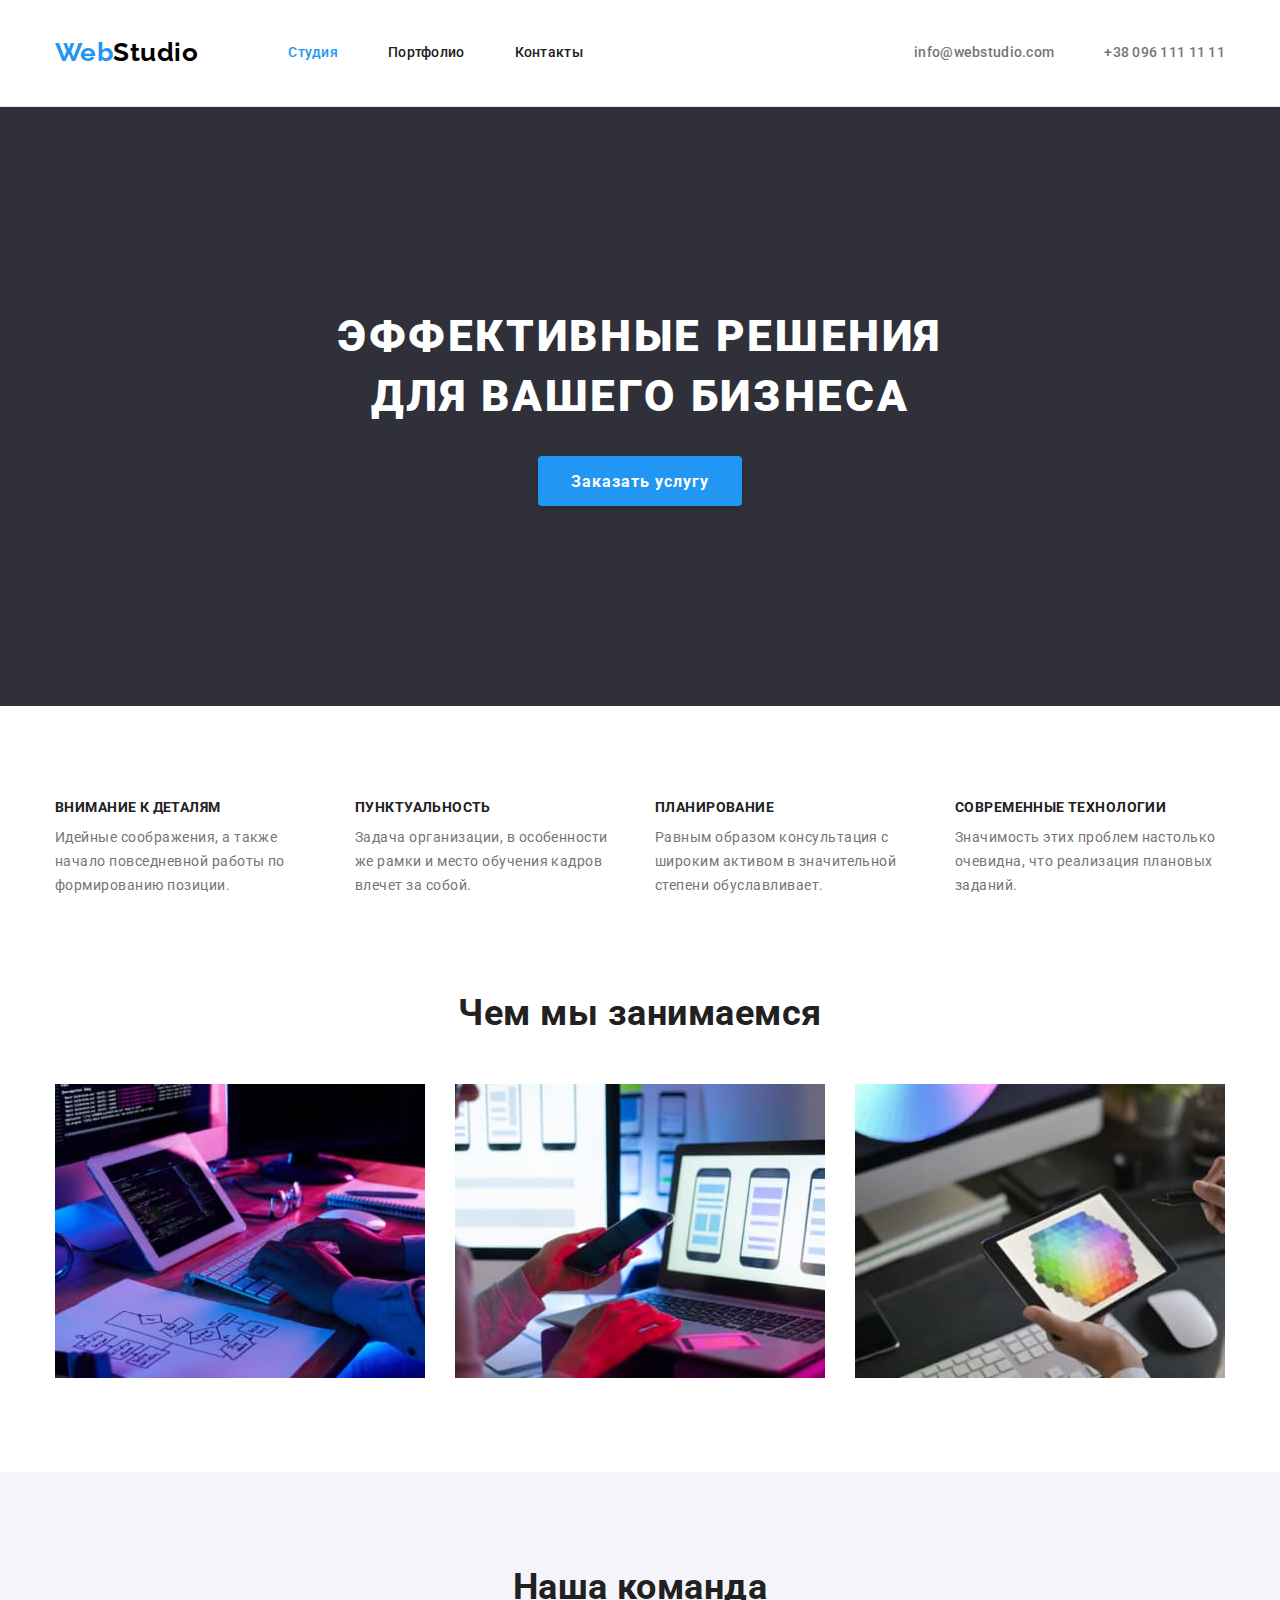
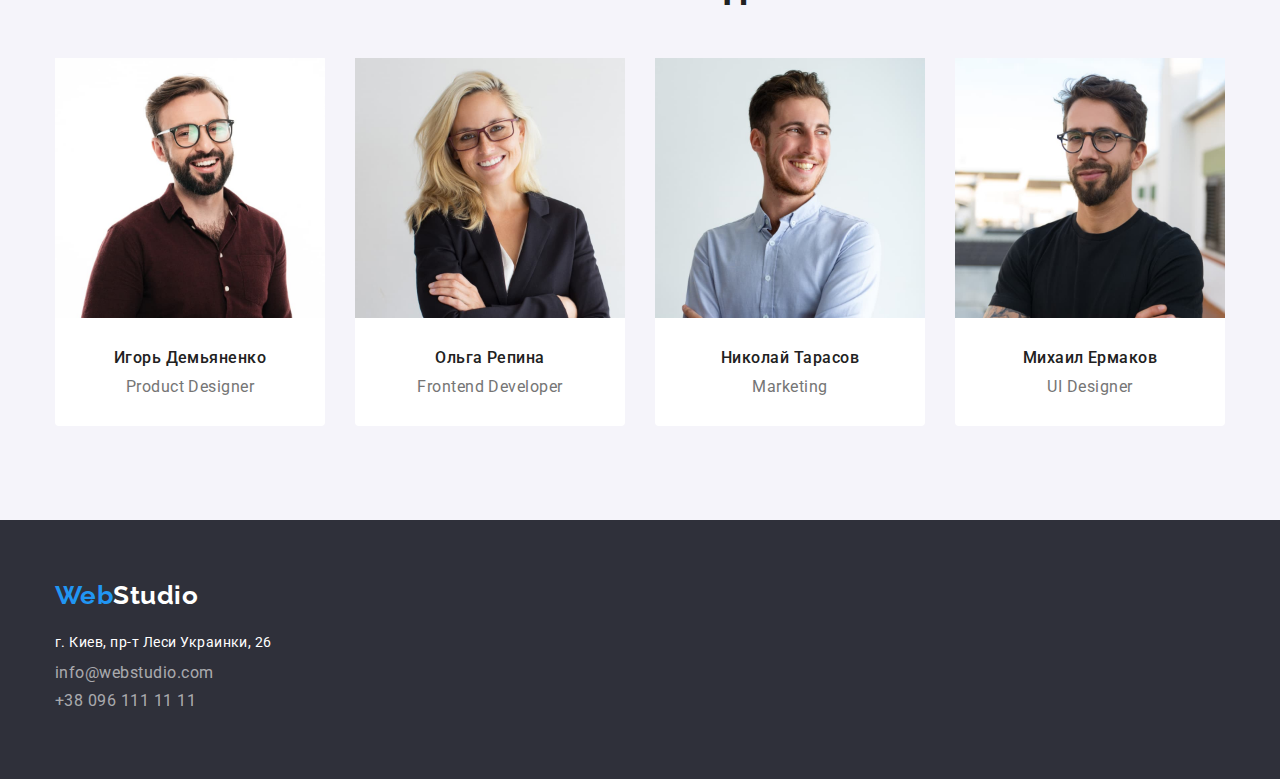
==== commit 9d06f7cb: "Задаёт размеры секции "герой"" ====
--- a/index.html
+++ b/index.html
@@ -42,7 +42,7 @@
    <!-- Главная часть -->
   <main>
     <!-- Герой -->
-    <div>
+    <div class="hero-container">
       <section class="hero">
           <h1 class="hero-title">Эффективные решения  для вашего бизнеса</h1>
           <button class="button-hero" type="button" value="заказ услуг" >
--- a/css/styles.css
+++ b/css/styles.css
@@ -179,7 +179,10 @@
   align-items: center;
 }
 /* Hero */
+
 .hero {
+  padding-top: 200px;
+  padding-bottom: 200px;
   background-color: var(--secondary-bg-color);
   text-align: center;
 }
@@ -424,7 +427,8 @@
   letter-spacing: 0.06em;
   cursor: pointer;
   border-radius: 4px;
-  padding: 10px 32px;
+  padding: 32px;
+  padding-top: 10px;
   min-width: 200px;
   height: 50px;
   border: 1px solid transparent;
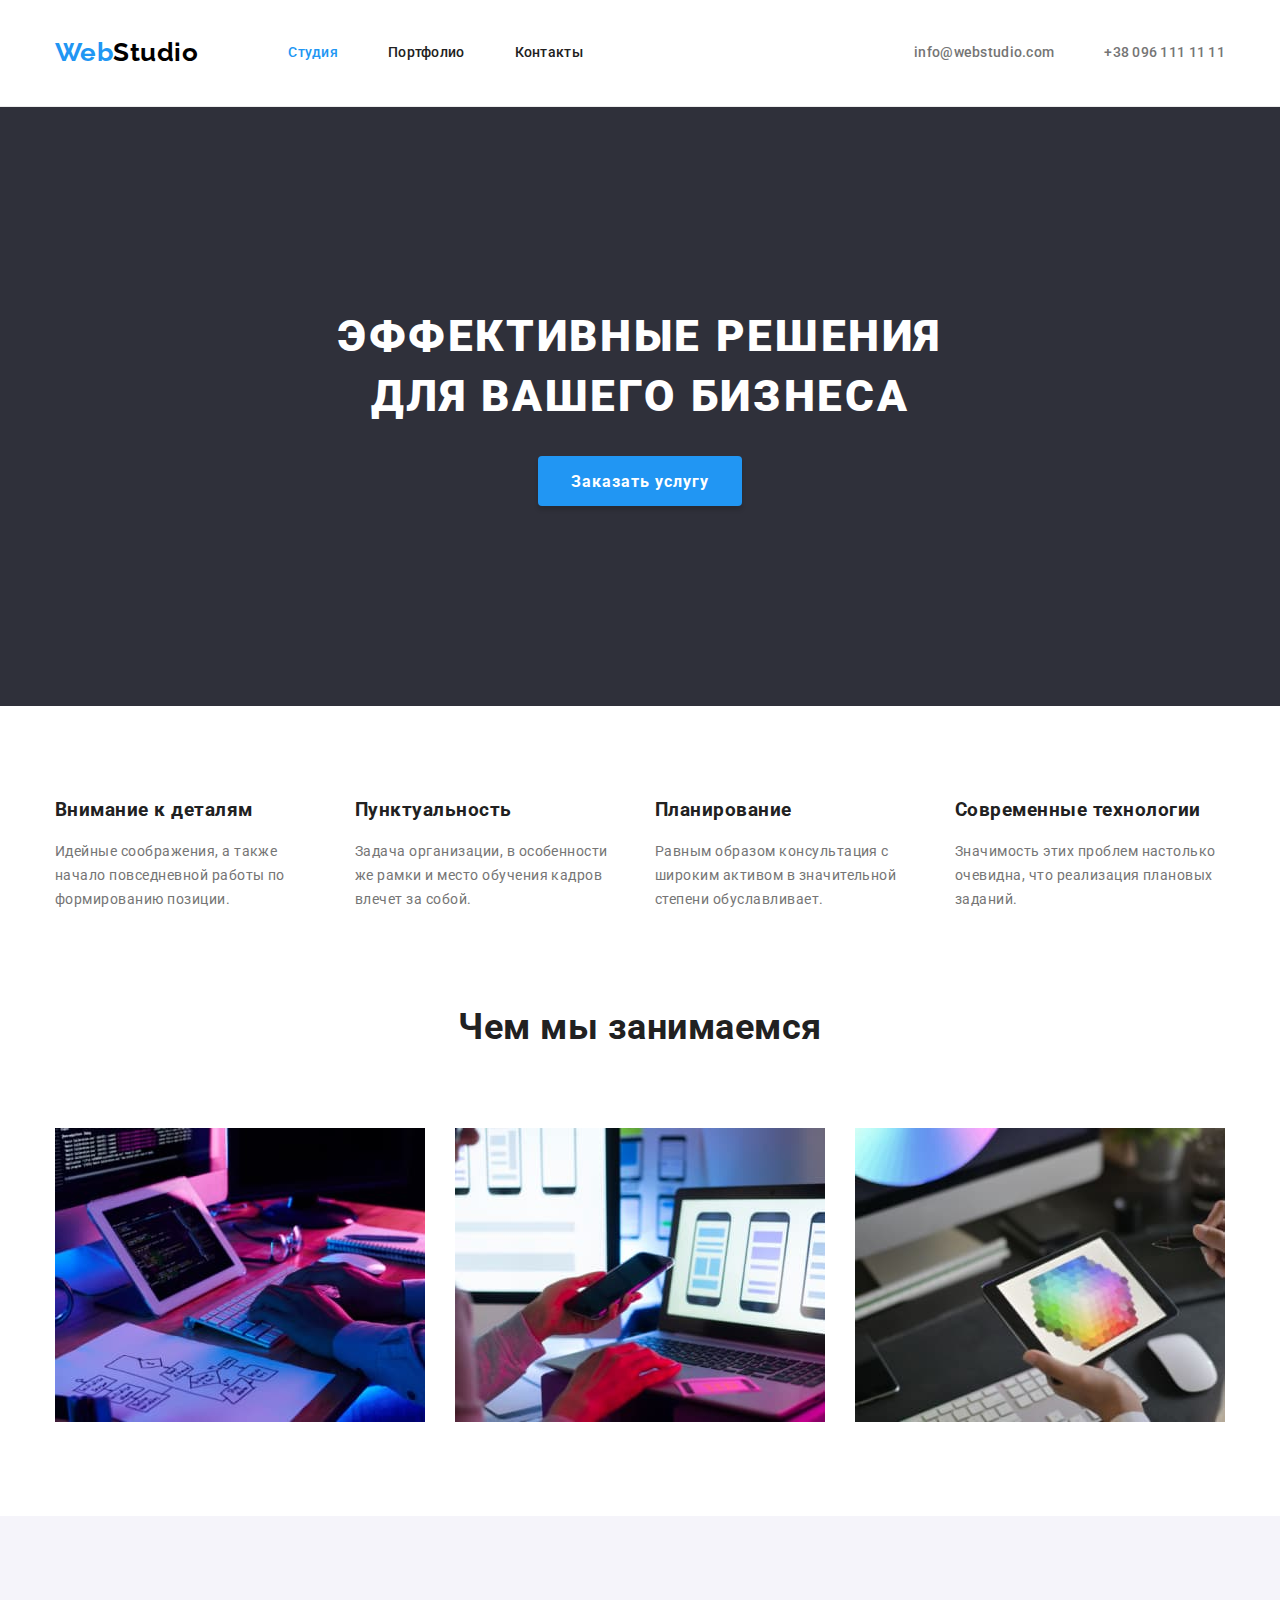
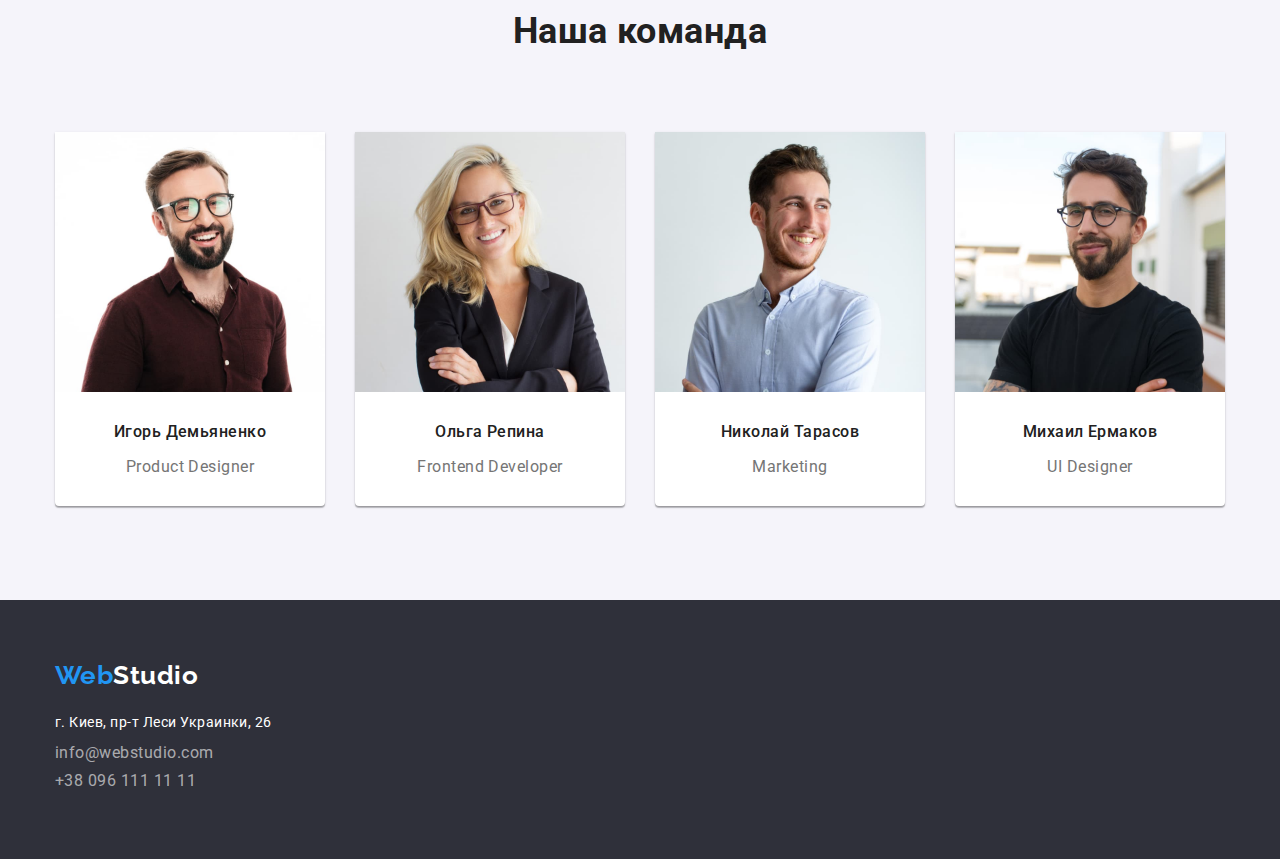
==== commit 033c803c: "!!!Шаблонный рабочий вариант!!!" ====
--- a/index.html
+++ b/index.html
@@ -42,35 +42,38 @@
    <!-- Главная часть -->
   <main>
     <!-- Герой -->
-    <div class="hero-container">
+    
       <section class="hero">
+        <div class="hero-container">
           <h1 class="hero-title">Эффективные решения  для вашего бизнеса</h1>
           <button class="button-hero" type="button" value="заказ услуг" >
           Заказать услугу
           </button>
+          </div>
       </section>
-    </div>  
+    
       <!--Приимущества  advantages -->
       <section class="section">
         <div class="container advantages-container">
           <h2 class="visually-hidden">Наши сильные стороны:</h2>
-          <ul class="advantages list">
-            <li class="item">
+          <ul class="advantages grid  list">
+            <li class="item grid-item">
               <h3 class="title"> Внимание к деталям</h3>
               <p>Идейные соображения, а также начало повседневной работы по формированию позиции.</p>
             </li>
-            <li class="item">
+            <li class="item grid-item">
               <h3 class="title">Пунктуальность</h3>
               <p>Задача организации, в особенности же рамки и место обучения кадров влечет за собой.</p>
             </li>
-            <li class="item">
+            <li class="item grid-item">
               <h3 class="title">Планирование</h3>
               <p>Равным образом консультация с широким активом в значительной степени обуславливает.</p>
             </li>
-            <li class="item">
+            <li class="item grid-item">
               <h3 class="title">Современные технологии</h3>
               <p>Значимость этих проблем настолько очевидна, что реализация плановых заданий.</p>
             </li>
+            
             
           
           </ul>
@@ -80,15 +83,15 @@
       <section class="work section">
         <div class="container">
           <h2 class="section-title">Чем мы занимаемся</h2>
-          <ul class="about-work list">
-            <li class="work-item">
+          <ul class="about-work grid list">
+            <li class="work-item grid-item">
               <img class="work-img" src="./images/box1.jpg"
                 alt="Лист бумаги с алгоритмом, руки печатают за клавыиатурой, планшет  и мнитор с кодом" width="370">
             </li>
-            <li class="work-item">
+            <li class="work-item grid-item">
               <img class="work-img" src="./images/box2.jpg" alt="Телефон в руке перед монитором ноутбука" width="370">
             </li>
-            <li class="work-item">
+            <li class="work-item grid-item">
               <img class="work-img" src="./images/box3.jpg" alt="Планшет в руках за рабочим столом" width="370">
             </li>
 
--- a/css/styles.css
+++ b/css/styles.css
@@ -59,7 +59,7 @@
   margin-left: auto;
   width: 1200px;
   padding: 0 15px;
-  /* background-color: rgb(250, 249, 173); */
+  /* background-color: rgb(140, 155, 161); */
 }
 
 img {
@@ -201,8 +201,15 @@
 
 /* section */
 /* advantages */
-
-.advantages {
+.advantages .item {
+  --grid-item: 4;
+}
+/* .advantages .item:nth-child(4n) {
+  margin-right: 0;
+  margin-top: 0; */
+}
+
+/* .advantages {
   display: flex;
   flex-wrap: wrap;
 }
@@ -213,7 +220,7 @@
 }
 .advantages .item:nth-child(4n) {
   margin-right: 0;
-}
+} */
 /* Альтернативные решения */
 
 /* .advantages .item:not(:nth-child(4n)) {
@@ -223,9 +230,9 @@
   margin-bottom: 30px;
 } */
 
-.advantages .item:nth-last-child(-n + 4) {
+/* .advantages .item:nth-last-child(-n + 4) {
   margin-bottom: 0px;
-}
+} */
 .advantages .title {
   margin-top: 0;
   margin-bottom: 10px;
@@ -244,6 +251,15 @@
   color: var(--secondary-text-color);
 }
 /* about-work */
+.about-work {
+  padding-top: 50px;
+}
+.about-work .work-item {
+  --grid-item: 3;
+}
+.work-item:nth-child(3n) {
+  margin-right: 0;
+}
 .work.section {
   padding-top: 0;
 }
@@ -254,9 +270,8 @@
   text-align: center;
 
   margin-top: 0;
-  margin-bottom: 50px;
-}
-.about-work {
+}
+/* .about-work {
   display: flex;
   flex-wrap: wrap;
 }
@@ -266,13 +281,15 @@
 .work-item {
   margin-right: 30px;
   margin-bottom: 30px;
-}
-.work-item:nth-child(3n) {
+} */
+/* .work-item:nth-child(3n) {
   margin-right: 0;
 }
 .work-item:nth-last-child(-n + 3) {
   margin-bottom: 0;
-}
+} */
+
+/* Команда */
 
 /* about-team */
 
@@ -294,11 +311,11 @@
   line-height: 1.17;
   /* text-align: center; */
 }
-.team .team-name {
+.team-name {
   font-weight: 500;
   font-size: 16px;
   line-height: 1.19;
-  margin: 0;
+  /* margin: 0; */
 }
 
 .about-team .paragraph {
@@ -311,57 +328,60 @@
 }
 .about-team .item {
   --grid-item: 4;
-  width: 270px;
+
   background: #ffffff;
   border-radius: 0px 0px 4px 4px;
-}
-.about-team .grid-item:nth-child(-n + 4) {
-  margin-top: 0;
-}
+  box-shadow: 0px 1px 3px rgba(0, 0, 0, 0.12), 0px 1px 1px rgba(0, 0, 0, 0.14),
+    0px 2px 1px rgba(0, 0, 0, 0.2);
+}
+/* .about-team .grid-item:nth-child(-n + 4) {
+  margin-top: 0;
+} */
 /*Portfolio work-examples */
+
+.work-examples {
+  margin-top: 34px;
+}
+
+.menu-portfolio {
+  padding-bottom: 16px;
+  display: flex;
+  padding-top: 94px;
+  justify-content: center;
+}
+.menu-portfolio li:not(:last-child) {
+  margin-right: 8px;
+}
+
+.work-examples-item {
+  --grid-item: 3;
+}
+/* .grid-item:nth-child(-n + 3) {
+  margin-top: 0; */
+}
+.work-examples .paragraph {
+  /* padding-bottom: 15px;
+  padding-left: 20px; */
+  font-size: 16px;
+  line-height: 1.88;
+  color: var(--secondary-text-color);
+}
+.work-examples a {
+  text-decoration: none;
+}
+.work-examples .title {
+  font-weight: 700;
+  font-size: 18px;
+  line-height: 2;
+  letter-spacing: 0.06em;
+  color: var(--main-text-color);
+}
 .work-examples .item-description {
   border-right: 1px solid #eeeeee;
   border-left: 1px solid #eeeeee;
   border-bottom: 1px solid #eeeeee;
-}
-.work-examples {
-  margin-top: 34px;
-}
-
-.menu-portfolio {
-  padding-bottom: 16px;
-  display: flex;
-  padding-top: 94px;
-  justify-content: center;
-}
-.menu-portfolio li:not(:last-child) {
-  margin-right: 8px;
-}
-
-.work-examples-item {
-  --grid-item: 3;
-}
-.grid-item:nth-child(-n + 3) {
-  margin-top: 0;
-}
-.work-examples .paragraph {
-  margin-bottom: 15px;
-  margin-left: 20px;
-  font-size: 16px;
-  line-height: 1.88;
-  color: var(--secondary-text-color);
-}
-.work-examples a {
-  text-decoration: none;
-}
-.work-examples .title {
-  margin-left: 20px;
-  padding-top: 20px;
-  font-weight: 700;
-  font-size: 18px;
-  line-height: 2;
-  letter-spacing: 0.06em;
-  color: var(--main-text-color);
+  padding: 24px 20px;
+  max-width: 370px;
 }
 
 /* footer  */
